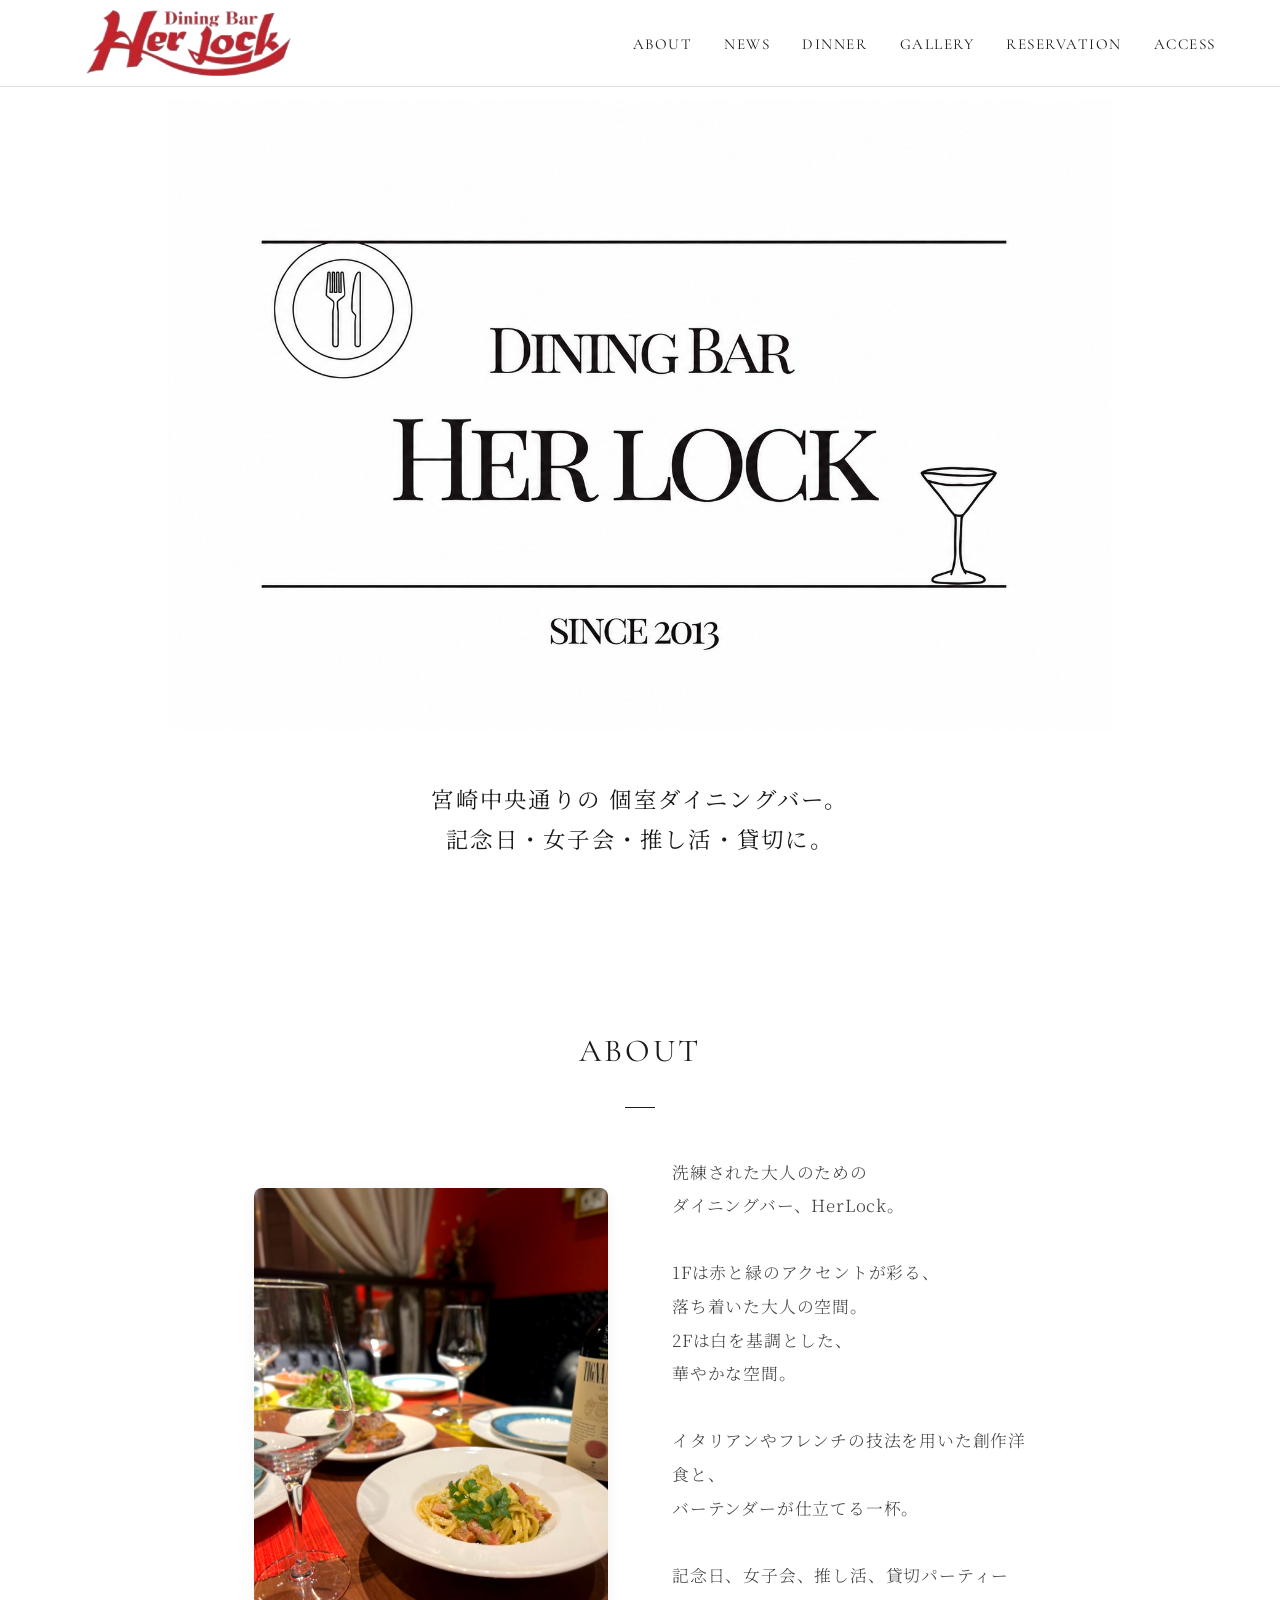
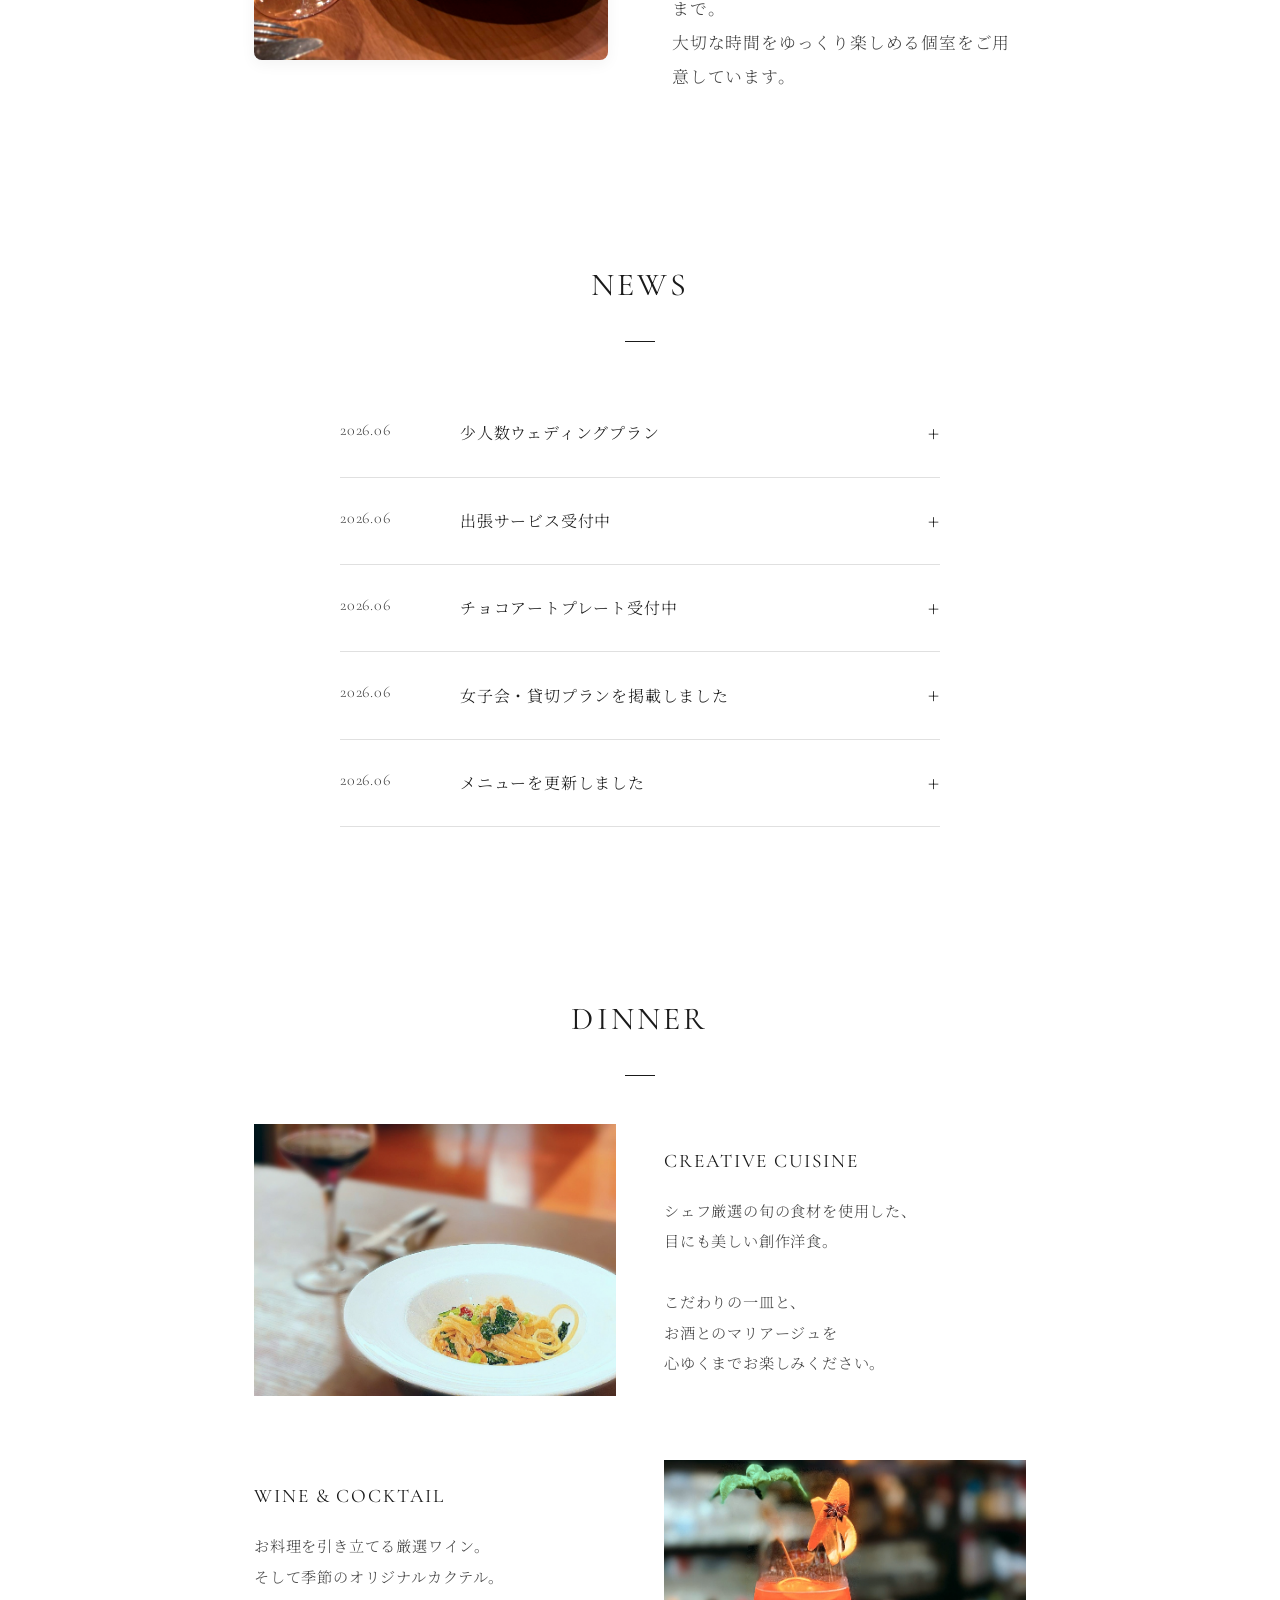
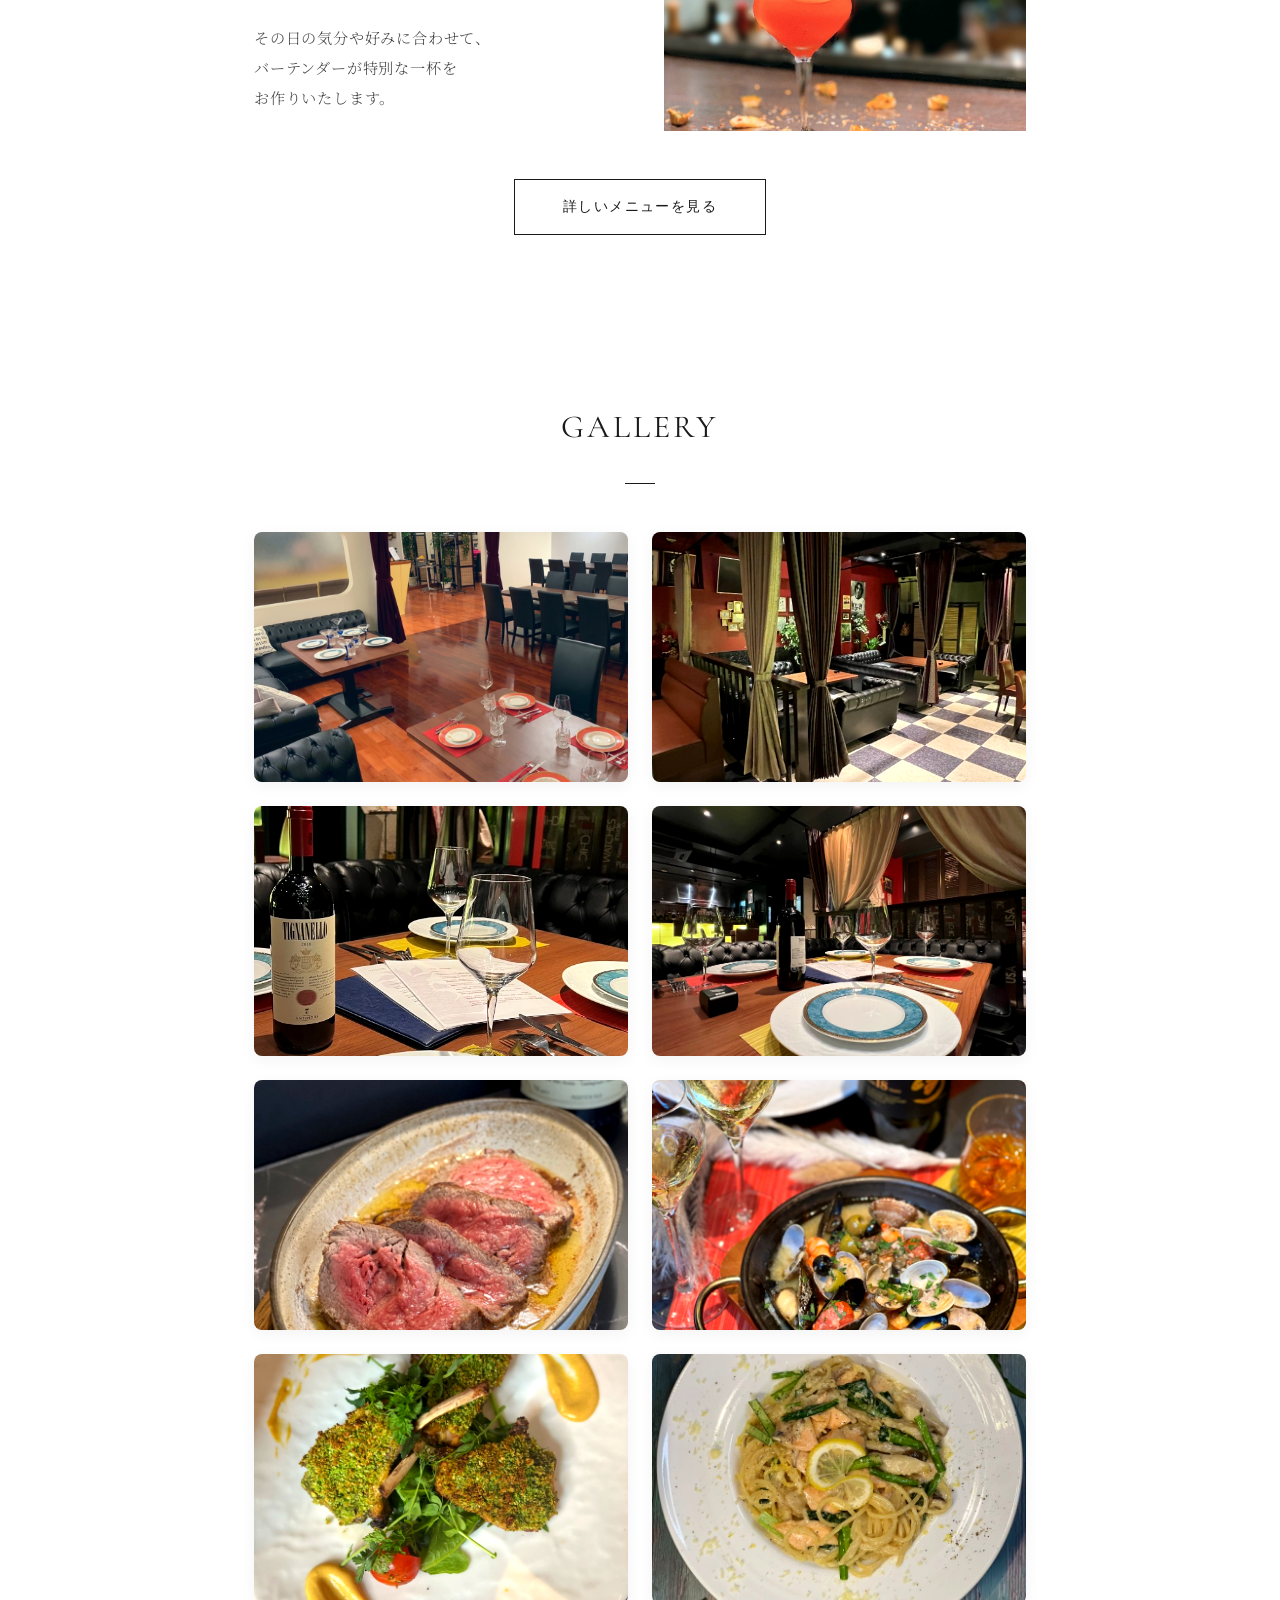
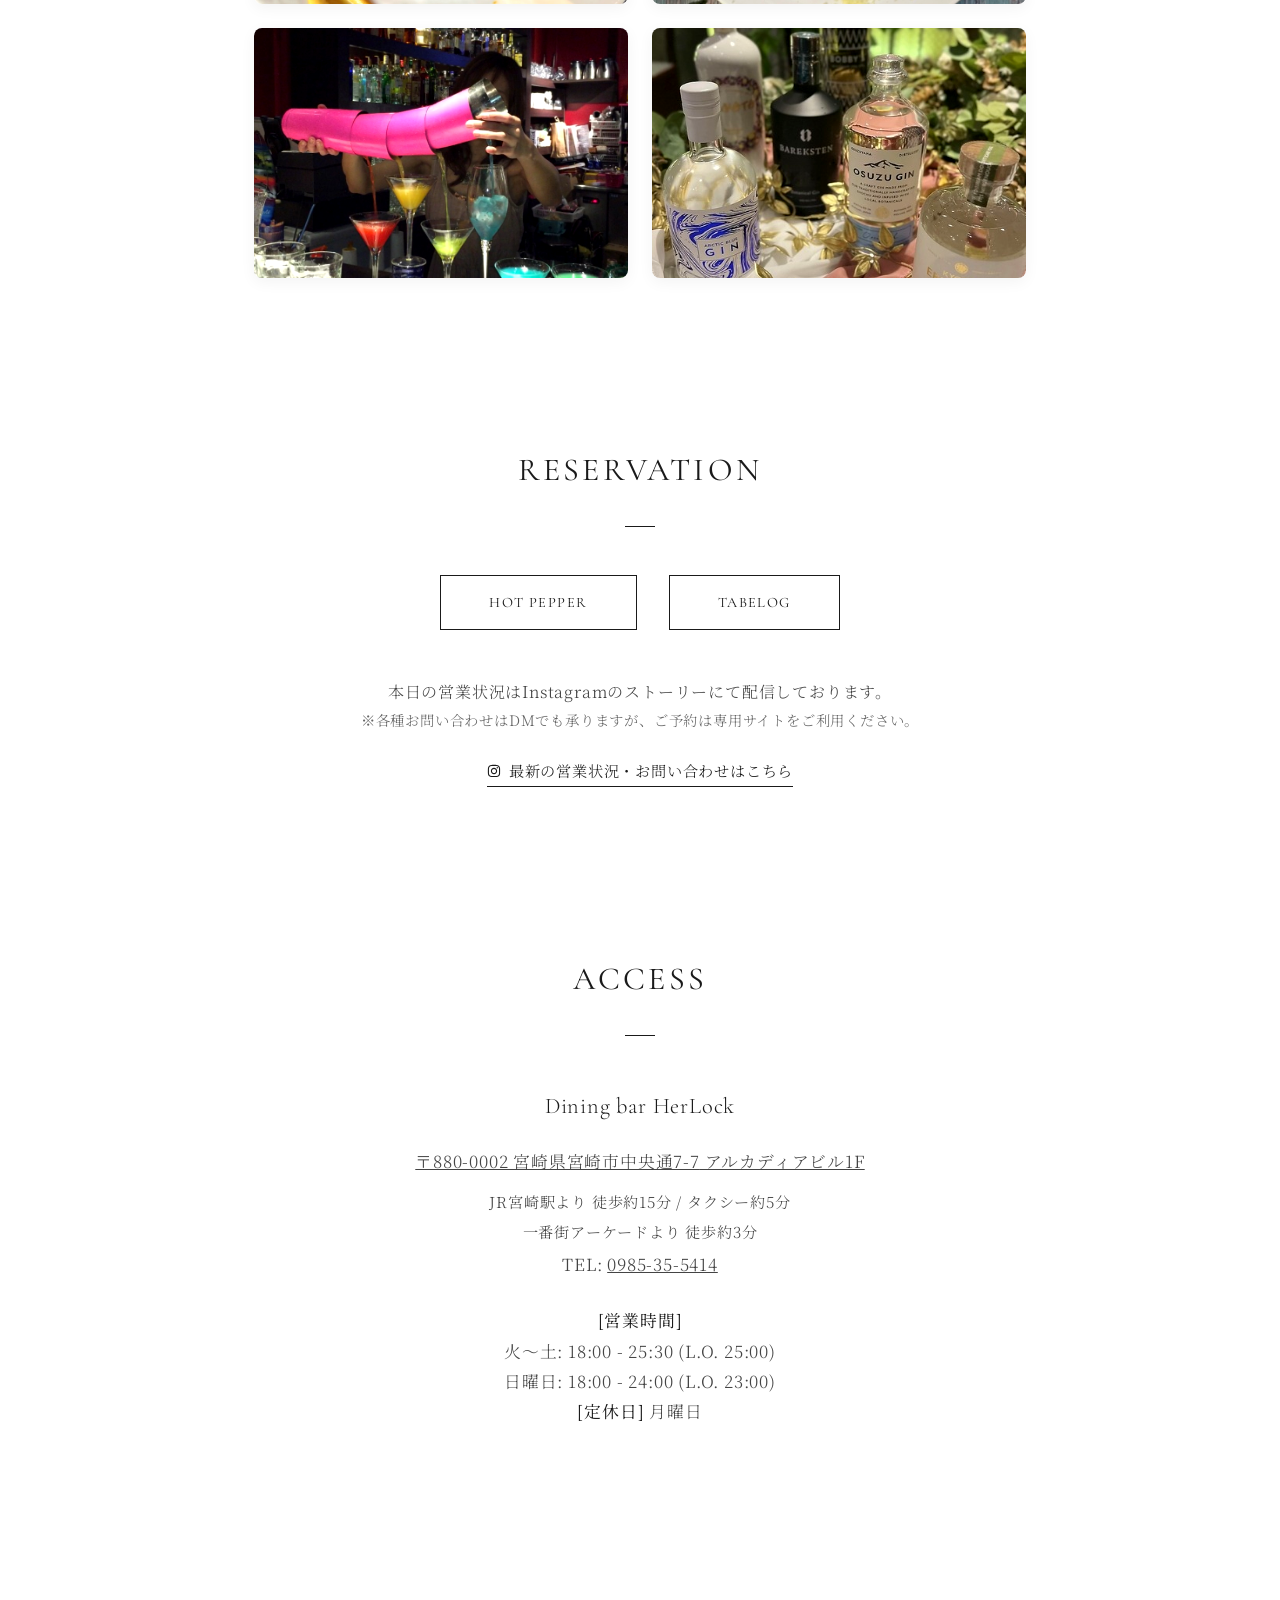
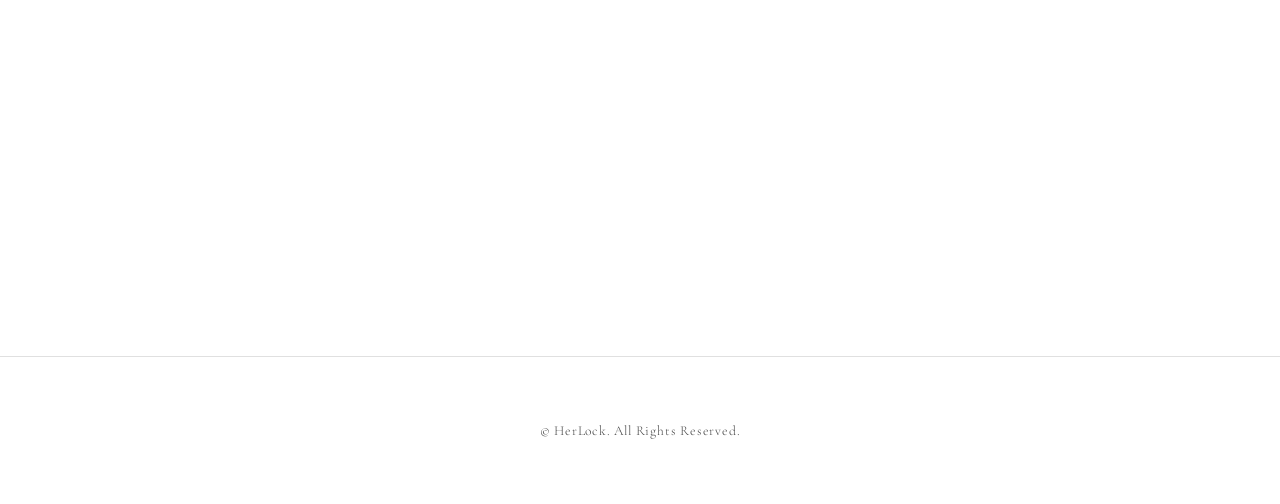
==== index.html @ a35e4025 "Add wedding plan page" ====
<!DOCTYPE html>
<html lang="ja">
<head>
    <meta charset="UTF-8">
    <meta name="viewport" content="width=device-width, initial-scale=1.0">
    <title>Dining bar HerLock | 宮崎市の個室ダイニングバー</title>
    <meta name="description" content="宮崎市中央通の個室ダイニング。こだわりの創作洋食と厳選ワインをお楽しみいただけます。女子会や記念日に。">
    
    <!-- OGP (SNSシェア用の設定) -->
    <meta property="og:type" content="website">
    <meta property="og:url" content="https://diningbar-herlock.com/">
    <meta property="og:title" content="Dining bar HerLock | 宮崎市の個室ダイニングバー">
    <meta property="og:description" content="宮崎市中央通の個室ダイニング。こだわりの創作洋食と厳選ワインをお楽しみいただけます。">
    <meta property="og:image" content="https://diningbar-herlock.com/images/hero_herlock_logo.png">
    <meta property="og:site_name" content="Dining bar HerLock">
    <meta name="twitter:card" content="summary_large_image">
    
    <!-- Favicon -->
    <link rel="icon" href="images/logo.png" type="image/png">
    <link rel="preconnect" href="https://fonts.googleapis.com">
    <link rel="preconnect" href="https://fonts.gstatic.com" crossorigin>
    <!-- 細身で洗練されたフォント（明朝体とセリフ体） -->
    <link href="https://fonts.googleapis.com/css2?family=Cormorant+Garamond:wght@300;400;600&family=Noto+Serif+JP:wght@200;300;400&family=Inter:wght@300;400&display=swap" rel="stylesheet">
    <link rel="stylesheet" href="style.css?v=20260617-1">
    <!-- JSON-LD 構造化データ (ローカルSEO対策) -->
    <script type="application/ld+json">
    {
      "@context": "https://schema.org",
      "@type": "BarOrPub",
      "name": "Dining bar HerLock",
      "image": "https://diningbar-herlock.com/images/hero_herlock_logo.png",
      "@id": "https://diningbar-herlock.com/",
      "url": "https://diningbar-herlock.com/",
      "telephone": "+81-985-35-5414",
      "address": {
        "@type": "PostalAddress",
        "streetAddress": "中央通7-7 アルカディアビル1F",
        "addressLocality": "宮崎市",
        "addressRegion": "宮崎県",
        "postalCode": "880-0002",
        "addressCountry": "JP"
      },
      "geo": {
        "@type": "GeoCoordinates",
        "latitude": 31.916053,
        "longitude": 131.421689
      },
      "openingHoursSpecification": [
        {
          "@type": "OpeningHoursSpecification",
          "dayOfWeek": [
            "Tuesday",
            "Wednesday",
            "Thursday",
            "Friday",
            "Saturday"
          ],
          "opens": "18:00",
          "closes": "01:30"
        },
        {
          "@type": "OpeningHoursSpecification",
          "dayOfWeek": "Sunday",
          "opens": "18:00",
          "closes": "24:00"
        }
      ],
      "sameAs": [
        "https://www.instagram.com/herlock_diningbar/",
        "https://www.hotpepper.jp/strJ001041666/",
        "https://tabelog.com/miyazaki/A4501/A450101/45006787/"
      ]
    }
    </script>
</head>
<body>
    <header class="header" id="header">
        <div class="header-inner">
            <h1 class="logo"><a href="index.html" style="display: block; width: 100%; height: 100%;"><img src="images/header_logo.png?v=20260615-2" alt="Dining Bar HerLock"></a></h1>
            <!-- Hamburger Button -->
            <button class="hamburger" id="hamburger" aria-label="Menu">
                <span></span>
                <span></span>
                <span></span>
            </button>
            <nav class="nav" id="nav">
                <ul class="nav-list">
                    <li><a href="#about">ABOUT</a></li>
                    <li><a href="#news">NEWS</a></li>
                    <li><a href="#dinner">DINNER</a></li>
                    <li><a href="#gallery">GALLERY</a></li>
                    <li><a href="#reservation">RESERVATION</a></li>
                    <li><a href="#access">ACCESS</a></li>
                </ul>
            </nav>
        </div>
    </header>

    <main>
        <!-- Hero -->
        <section class="hero fade-in">
            <div class="hero-image">
                <img src="images/hero_herlock_logo.png?v=20260613-3" alt="Dining bar HerLock ロゴ" fetchpriority="high" width="1536" height="1024" style="object-fit: contain; object-position: center; background-color: #ffffff;">
            </div>
            <div class="hero-copy fade-in-up">
                <p>
                    <span class="phrase">宮崎中央通りの</span><br class="sp-br">
                    <span class="phrase">個室ダイニングバー。</span><br>
                    記念日・女子会・推し活・貸切に。
                </p>
            </div>
        </section>

        <!-- About -->
        <section class="section about" id="about">
            <div class="container fade-in-up">
                <h2 class="section-title">ABOUT</h2>
                <div class="about-wrapper">
                    <div class="about-image">
                        <img src="images/about.jpg" alt="Dining bar HerLock 店内・料理の雰囲気" style="filter: contrast(1.1) saturate(1.1) brightness(1.05); object-fit: cover; object-position: center;" loading="lazy" width="600" height="400">
                    </div>
                    <div class="about-content">
                        <p>
                            洗練された大人のための<br>
                            ダイニングバー、HerLock。<br><br>
                            1Fは赤と緑のアクセントが彩る、<br>
                            落ち着いた大人の空間。<br>
                            2Fは白を基調とした、<br>
                            華やかな空間。<br><br>
                            イタリアンやフレンチの技法を用いた創作洋食と、<br>
                            バーテンダーが仕立てる一杯。<br><br>
                            記念日、女子会、推し活、貸切パーティーまで。<br>
                            大切な時間をゆっくり楽しめる個室をご用意しています。
                        </p>
                    </div>
                </div>
            </div>
        </section>

        <!-- News -->
        <section class="section news" id="news">
            <div class="container fade-in-up">
                <h2 class="section-title">NEWS</h2>
                <ul class="news-list">
                    <li>
                        <span class="news-date">2026.06</span>
                        <details class="news-accordion">
                            <summary>
                                <span>少人数ウェディングプラン</span>
                                <span class="toggle-icon">+</span>
                            </summary>
                            <div class="news-content">
                                <p>会食付きフォトウェディングや、会費制のレストランウェディングをご相談いただけます。</p>
                                <p><a href="wedding.html" class="text-link">ウェディングプランを見る</a></p>
                            </div>
                        </details>
                    </li>
                    <li>
                        <span class="news-date">2026.06</span>
                        <details class="news-accordion">
                            <summary>
                                <span>出張サービス受付中</span>
                                <span class="toggle-icon">+</span>
                            </summary>
                            <div class="news-content">
                                <p>出張ショーやカクテル提供に<br>対応しています。<br>企業イベントや二次会など、<br>お気軽にご相談ください。</p>
                                <p><a href="flair.html" class="text-link">出張サービスを見る</a></p>
                            </div>
                        </details>
                    </li>
                    <li>
                        <span class="news-date">2026.06</span>
                        <details class="news-accordion">
                            <summary>
                                <span>チョコアートプレート受付中</span>
                                <span class="toggle-icon">+</span>
                            </summary>
                            <div class="news-content">
                                <p>お誕生日や記念日向けに、イラストやメッセージ入りの特製チョコアートプレートをご用意しています。詳しい料金やご予約条件は専用ページをご確認ください。</p>
                                <p><a href="anniversary.html" class="text-link">チョコアートプレートを見る</a></p>
                            </div>
                        </details>
                    </li>
                    <li>
                        <span class="news-date">2026.06</span>
                        <details class="news-accordion">
                            <summary>
                                <span>女子会・貸切プランを掲載しました</span>
                                <span class="toggle-icon">+</span>
                            </summary>
                            <div class="news-content">
                                <p>完全個室や半個室、貸切利用など、シーンに合わせたプランをご案内しています。女子会、歓送迎会、結婚式二次会、推し活にも対応可能です。</p>
                                <p><a href="party.html" class="text-link">個室・貸切プランを見る</a></p>
                            </div>
                        </details>
                    </li>
                    <li>
                        <span class="news-date">2026.06</span>
                        <details class="news-accordion">
                            <summary>
                                <span>メニューを更新しました</span>
                                <span class="toggle-icon">+</span>
                            </summary>
                            <div class="news-content">
                                <p>創作洋食のコース、単品飲み放題、アラカルトメニューの写真を掲載しています。ご予算に合わせたプランの相談も承ります。</p>
                                <p><a href="menu.html" class="text-link">メニューを見る</a></p>
                            </div>
                        </details>
                    </li>
                </ul>
            </div>
        </section>

        <!-- Dinner -->
        <section class="section dinner" id="dinner">
            <div class="container fade-in-up">
                <h2 class="section-title">DINNER</h2>
                <div class="menu-list">
                    <div class="menu-item">
                        <div class="menu-image">
                            <img src="images/food5.jpg" alt="Creative Cuisine" style="object-position: bottom;">
                        </div>
                        <div class="menu-text">
                            <h3>CREATIVE CUISINE</h3>
                            <p>シェフ厳選の旬の食材を使用した、<br>
                            目にも美しい創作洋食。<br><br>
                            こだわりの一皿と、<br>
                            お酒とのマリアージュを<br>
                            心ゆくまでお楽しみください。</p>
                        </div>
                    </div>
                    <div class="menu-item">
                        <div class="menu-image">
                            <img src="images/food2.jpg" alt="Wine & Cocktail">
                        </div>
                        <div class="menu-text">
                            <h3>WINE & COCKTAIL</h3>
                            <p>お料理を引き立てる厳選ワイン。<br>
                            そして季節のオリジナルカクテル。<br><br>
                            その日の気分や好みに合わせて、<br>
                            バーテンダーが特別な一杯を<br>
                            お作りいたします。</p>
                        </div>
                    </div>
                </div>
                <div class="text-center" style="margin-top: 3rem;">
                    <a href="menu.html" class="btn btn-line" style="padding: 1rem 3rem;">詳しいメニューを見る</a>
                </div>
            </div>
        </section>

        <!-- Gallery -->
        <section class="section gallery" id="gallery">
            <div class="container fade-in-up">
                <h2 class="section-title">GALLERY</h2>
                <div class="gallery-grid">
                    <img src="images/hero_bg.png" alt="Interior">
                    <img src="images/gallery_semi_private.jpg" alt="Semi Private Room" style="filter: contrast(1.1) saturate(1.1); object-position: center;">
                    <img src="images/gallery_new1.jpg" alt="Interior Details" style="filter: contrast(1.1) saturate(1.1); object-position: center;">
                    <img src="images/gallery_new2.jpg" alt="Drinks" style="filter: contrast(1.1) saturate(1.1); object-position: center;">
                    <img src="images/steak_new.jpg" alt="Beef Steak" style="filter: contrast(1.1) saturate(1.1); object-position: center;">
                    <img src="images/gallery_seafood.jpg" alt="Seafood Paella & Yamazaki" style="filter: contrast(1.15) saturate(1.2) brightness(1.05); object-position: center;">
                    <img src="images/gallery_lamb.jpg" alt="Lamb Chops" style="filter: contrast(1.15) saturate(1.2) brightness(1.05); object-position: center;">
                    <img src="images/gallery_pasta.jpg" alt="Lemon Salmon Pasta" style="filter: contrast(1.1) saturate(1.1); object-position: center;">
                    <img src="images/gallery_cocktail_pour.jpg" alt="Bartender Pouring Cocktails" style="filter: contrast(1.1) saturate(1.1); object-position: center;">
                    <img src="images/gin_bottles.jpg" alt="Craft Gin Bottles" style="filter: contrast(1.1) saturate(1.1); object-position: center;">
                </div>
            </div>
        </section>

        <!-- Reservation -->
        <section class="section reservation" id="reservation">
            <div class="container fade-in-up text-center">
                <h2 class="section-title">RESERVATION</h2>
                <div class="reservation-buttons">
                    <a href="https://www.hotpepper.jp/strJ001041666/" target="_blank" rel="noopener" class="btn btn-line">HOT PEPPER</a>
                    <a href="https://tabelog.com/miyazaki/A4501/A450101/45006787/" target="_blank" rel="noopener" class="btn btn-line">TABELOG</a>
                </div>
                <div class="reservation-info">
                    <p>本日の営業状況はInstagramの<br class="sp-br">ストーリーにて配信しております。</p>
                    <p class="reservation-notice">※各種お問い合わせはDMでも承りますが、<br class="sp-br">ご予約は専用サイトをご利用ください。</p>
                    <a href="https://www.instagram.com/herlock_diningbar/" target="_blank" rel="noopener" class="instagram-link">
                        <svg viewBox="0 0 448 512" xmlns="http://www.w3.org/2000/svg"><path d="M224.1 141c-63.6 0-114.9 51.3-114.9 114.9s51.3 114.9 114.9 114.9S339 319.5 339 255.9 287.7 141 224.1 141zm0 189.6c-41.1 0-74.7-33.5-74.7-74.7s33.5-74.7 74.7-74.7 74.7 33.5 74.7 74.7-33.6 74.7-74.7 74.7zm146.4-194.3c0 14.9-12 26.8-26.8 26.8-14.9 0-26.8-12-26.8-26.8s12-26.8 26.8-26.8 26.8 12 26.8 26.8zm76.1 27.2c-1.7-35.9-9.9-67.7-36.2-93.9-26.2-26.2-58-34.4-93.9-36.2-37-2.1-147.9-2.1-184.9 0-35.8 1.7-67.6 9.9-93.9 36.1s-34.4 58-36.2 93.9c-2.1 37-2.1 147.9 0 184.9 1.7 35.9 9.9 67.7 36.2 93.9s58 34.4 93.9 36.2c37 2.1 147.9 2.1 184.9 0 35.9-1.7 67.7-9.9 93.9-36.2 26.2-26.2 34.4-58 36.2-93.9 2.1-37 2.1-147.8 0-184.8zM398.8 388c-7.8 19.6-22.9 34.7-42.6 42.6-29.5 11.7-99.5 9-132.1 9s-102.7 2.6-132.1-9c-19.6-7.8-34.7-22.9-42.6-42.6-11.7-29.5-9-99.5-9-132.1s-2.6-102.7 9-132.1c7.8-19.6 22.9-34.7 42.6-42.6 29.5-11.7 99.5-9 132.1-9s102.7-2.6 132.1 9c19.6 7.8 34.7 22.9 42.6 42.6 11.7 29.5 9 99.5 9 132.1s2.7 102.7-9 132.1z"/></svg>
                        最新の営業状況・お問い合わせはこちら
                    </a>
                </div>
            </div>
        </section>

        <!-- Access -->
        <section class="section access" id="access">
            <div class="container fade-in-up text-center">
                <h2 class="section-title">ACCESS</h2>
                <div class="access-info">
                    <p class="shop-name">Dining bar HerLock</p>
                    <p>
                        <a href="https://www.google.com/maps/search/?api=1&query=Dining+bar+HerLock+宮崎" target="_blank" rel="noopener" style="text-decoration: underline; color: inherit;">
                            〒880-0002 宮崎県宮崎市中央通7-7<br class="sp-br"> アルカディアビル1F
                        </a>
                    </p>
                    <p style="font-size: 0.95rem; margin-top: 0.5rem;">
                        JR宮崎駅より 徒歩約15分 / タクシー約5分<br>
                        一番街アーケードより 徒歩約3分
                    </p>
                    <p>TEL: <a href="tel:0985355414" style="text-decoration: underline; color: inherit;">0985-35-5414</a></p>
                    <div class="business-hours">
                        <p><strong>[営業時間]</strong></p>
                        <p>火〜土: 18:00 - 25:30 (L.O. 25:00)</p>
                        <p>日曜日: 18:00 - 24:00 (L.O. 23:00)</p>
                        <p><strong>[定休日]</strong> 月曜日</p>
                    </div>
                </div>
                <div class="access-map">
                    <iframe src="https://maps.google.com/maps?q=Dining%20bar%20HerLock%20%E5%AE%AE%E5%B4%8E%E7%9C%8C%E5%AE%AE%E5%B4%8E%E5%B8%82%E4%B8%AD%E5%A4%AE%E9%80%9A7-7&t=&z=17&ie=UTF8&iwloc=&output=embed" width="100%" height="400" style="border:0;" allowfullscreen="" loading="lazy" referrerpolicy="no-referrer-when-downgrade"></iframe>
                </div>
            </div>
        </section>
    </main>

    <footer class="footer">
        <div class="container text-center">
            <p class="copyright">&copy; HerLock. All Rights Reserved.</p>
        </div>
    </footer>

    <!-- Floating Reserve Bar (Mobile) -->
    <nav class="reserve-bar" aria-label="ご予約">
        <a class="rb-btn rb-hp" href="https://www.hotpepper.jp/strJ001041666/" target="_blank" rel="noopener">
            <span class="rb-sub">ネット予約</span>
            <span class="rb-main">Hot Pepper</span>
        </a>
        <a class="rb-btn rb-tb" href="https://tabelog.com/miyazaki/A4501/A450101/45006787/" target="_blank" rel="noopener">
            <span class="rb-sub">ネット予約</span>
            <span class="rb-main">食べログ</span>
        </a>
        <a class="rb-btn rb-tel" href="tel:0985355414">
            <span class="rb-sub">TEL</span>
            <span class="rb-main">0985-35-5414</span>
        </a>
        <a class="rb-btn rb-map" href="https://www.google.com/maps/search/?api=1&query=Dining+bar+HerLock+宮崎" target="_blank" rel="noopener">
            <span class="rb-sub">MAP</span>
            <span class="rb-main">行き方</span>
        </a>
    </nav>

    <script src="main.js?v=20260613-2"></script>
    
    <!-- Cloudflare Web Analytics -->
    <script defer src='https://static.cloudflareinsights.com/beacon.min.js' data-cf-beacon='{"token": "c963efadf1e84c2fb55f9dd080224002"}'></script>
    <!-- End Cloudflare Web Analytics -->
</body>
</html>
---- style.css ----
:root {
    --color-bg: #ffffff;
    --color-text: #1a1a1a;
    --color-text-light: #444444; /* 視認性向上のため少し濃いグレーに */
    --color-border: #e0e0e0;
    
    --font-en: 'Cormorant Garamond', 'Inter', serif;
    --font-ja: 'Noto Serif JP', serif;
}

* {
    margin: 0;
    padding: 0;
    box-sizing: border-box;
}

body {
    font-family: var(--font-ja);
    background-color: var(--color-bg);
    color: var(--color-text);
    line-height: 2;
    letter-spacing: 0.05em;
    font-weight: 300;
    line-break: strict;
    word-break: normal;
    overflow-wrap: break-word;
}

h1, h2, h3, h4, .nav-list a, .btn {
    font-family: var(--font-en);
    font-weight: 400;
    letter-spacing: 0.1em;
}

p, li {
    text-wrap: pretty;
}

h1, h2, h3, h4,
.section-title,
.nav-list a,
.news-date,
.news-accordion summary span,
.text-link,
.btn,
.btn-line,
.shop-name,
.rb-sub,
.rb-main {
    word-break: keep-all;
    overflow-wrap: normal;
}

.phrase {
    display: inline-block;
    white-space: nowrap;
}

a {
    text-decoration: none;
    color: inherit;
    transition: color 0.3s ease, opacity 0.3s ease;
}

a:hover {
    opacity: 0.6;
}

img {
    max-width: 100%;
    height: auto;
    display: block;
}

.container {
    max-width: 900px; /* 余白を大きくとるため少し狭めに */
    margin: 0 auto;
    padding: 0 5%;
}

.text-center {
    text-align: center;
}

/* Header */
.header {
    position: fixed;
    top: 0;
    left: 0;
    width: 100%;
    background-color: rgba(255, 255, 255, 0.95);
    z-index: 100;
    border-bottom: 1px solid var(--color-border);
}

.header-inner {
    display: flex;
    justify-content: space-between;
    align-items: center;
    padding: 0.5rem 5%;
}

.logo {
    display: block;
    position: relative;
    width: 250px; /* 横長のロゴデザインに合わせて横幅を広くとる */
    height: 70px; 
    overflow: hidden;
    line-height: 0;
}

.logo img {
    position: absolute;
    top: 50%;
    left: 50%;
    transform: translate(-50%, -50%);
    width: auto;
    height: 100%;
    max-width: 100%;
}

.nav-list {
    display: flex;
    list-style: none;
    gap: 2rem;
}

.nav-list a {
    font-size: 0.95rem;
    color: var(--color-text);
}

/* Hero */
.hero {
    padding-top: 100px; /* ヘッダーの高さ分下げる */
    margin-bottom: 80px;
}

.hero-image {
    max-width: 1200px;
    margin: 0 auto;
    padding: 0 5%;
}

.hero-image img {
    width: 100%;
    height: 70vh;
    object-fit: cover;
}

.hero-copy {
    text-align: center;
    padding: 3rem 5% 0;
    color: var(--color-text);
}

.hero-copy p {
    font-family: var(--font-ja);
    font-size: 1.4rem;
    line-height: 1.8;
    letter-spacing: 0.1em;
    font-weight: 400;
    margin: 0;
}

/* Sections */
.section {
    padding: 80px 0;
}

.section-title {
    font-size: 2rem;
    text-align: center;
    margin-bottom: 3rem;
    position: relative;
    text-wrap: balance;
}

.section-title::after {
    content: '';
    display: block;
    width: 30px;
    height: 1px;
    background-color: var(--color-text);
    margin: 1.5rem auto 0;
}

/* About */
.about-wrapper {
    display: flex;
    gap: 4rem;
    align-items: center;
}

.about-image {
    flex: 1;
}

.about-image img {
    width: 100%;
    border-radius: 8px;
    box-shadow: 0 4px 15px rgba(0, 0, 0, 0.05);
    object-fit: cover;
}

.about-content {
    flex: 1;
    text-align: left;
    font-size: 1.05rem;
    color: var(--color-text-light);
}

/* News */
.news-list {
    list-style: none;
    max-width: 600px;
    margin: 0 auto;
}

.news-list li {
    display: flex;
    border-bottom: 1px solid var(--color-border);
    padding: 1.5rem 0;
    font-size: 1rem;
}

.news-date {
    width: 120px;
    font-family: var(--font-en);
    color: var(--color-text-light);
}

/* News Accordion */
.news-accordion {
    flex: 1;
}

.news-accordion summary {
    cursor: pointer;
    list-style: none;
    display: flex;
    justify-content: space-between;
    align-items: center;
    gap: 1rem;
    transition: opacity 0.3s ease;
}

.news-accordion summary:hover {
    opacity: 0.6;
}

.news-accordion summary::-webkit-details-marker {
    display: none;
}

.toggle-icon {
    font-size: 1.2rem;
    font-weight: 300;
    transition: transform 0.3s ease;
}

.news-accordion[open] .toggle-icon {
    transform: rotate(45deg);
}

.news-content {
    margin-top: 1rem;
    padding: 1rem;
    background-color: rgba(0, 0, 0, 0.02);
    border-radius: 4px;
    font-size: 0.95rem;
    color: var(--color-text-light);
    line-height: 1.8;
}

.text-link {
    display: inline-block;
    margin-top: 0.5rem;
    color: var(--color-text);
    border-bottom: 1px solid currentColor;
    line-height: 1.5;
}

/* Dinner */
.menu-list {
    display: flex;
    flex-direction: column;
    gap: 4rem;
}

.menu-item {
    display: flex;
    gap: 3rem;
    align-items: center;
}

.menu-item:nth-child(even) {
    flex-direction: row-reverse;
}

.menu-image {
    flex: 1;
}

.menu-image img {
    width: 100%;
    aspect-ratio: 4/3;
    object-fit: cover;
}

.menu-text {
    flex: 1;
    text-align: left;
}

.menu-text h3 {
    font-size: 1.2rem;
    margin-bottom: 1rem;
}

.menu-text p {
    font-size: 0.95rem;
    color: var(--color-text-light);
}

/* Gallery */
.gallery-grid {
    display: grid;
    grid-template-columns: repeat(auto-fit, minmax(250px, 1fr));
    gap: 1.5rem;
}

.gallery-grid img {
    width: 100%;
    height: 250px;
    object-fit: cover;
    border-radius: 8px;
    box-shadow: 0 4px 15px rgba(0, 0, 0, 0.05);
    transition: transform 0.4s ease, box-shadow 0.4s ease;
    cursor: zoom-in;
}

.gallery-grid img:hover {
    transform: translateY(-5px);
    box-shadow: 0 8px 25px rgba(0, 0, 0, 0.1);
}

/* Wedding Page */
.wedding-hero {
    position: relative;
    padding-top: 86px;
    margin-bottom: 80px;
    overflow: hidden;
}

.wedding-hero__image {
    position: relative;
    height: min(72vh, 720px);
    min-height: 480px;
}

.wedding-hero__image::after {
    content: '';
    position: absolute;
    inset: 0;
    background: linear-gradient(90deg, rgba(0, 0, 0, 0.58), rgba(0, 0, 0, 0.18) 58%, rgba(0, 0, 0, 0.08));
}

.wedding-hero__image img {
    width: 100%;
    height: 100%;
    object-fit: cover;
    object-position: center 45%;
}

.wedding-hero__copy {
    position: absolute;
    left: 50%;
    bottom: clamp(2.5rem, 8vw, 5.5rem);
    transform: translateX(-50%);
    width: 100%;
    color: #ffffff;
    text-align: left;
    text-shadow: 0 2px 18px rgba(0, 0, 0, 0.35);
}

.wedding-hero__copy.fade-in-up {
    transform: translate(-50%, 20px);
}

.wedding-hero__copy.fade-in-up.visible {
    transform: translate(-50%, 0);
}

.wedding-kicker {
    font-family: var(--font-en);
    font-size: 1rem;
    letter-spacing: 0.18em;
    margin-bottom: 0.75rem;
}

.wedding-hero__copy h2 {
    font-family: var(--font-ja);
    font-size: clamp(1.9rem, 4vw, 3.1rem);
    line-height: 1.45;
    letter-spacing: 0.08em;
    margin-bottom: 1rem;
}

.wedding-hero__copy p {
    max-width: 720px;
    font-size: 1.05rem;
    line-height: 2;
}

.wedding-lead {
    max-width: 720px;
    margin: 0 auto 3rem;
    text-align: center;
    color: var(--color-text-light);
    font-size: 1rem;
}

.wedding-plan-grid {
    display: grid;
    grid-template-columns: repeat(2, minmax(0, 1fr));
    gap: 1.5rem;
    align-items: start;
    margin-bottom: 3rem;
}

.wedding-plan {
    border: 1px solid var(--color-border);
    border-radius: 8px;
    padding: 2rem;
    background: rgba(0, 0, 0, 0.015);
}

.wedding-plan--accent {
    border-color: rgba(212, 175, 55, 0.45);
    background: rgba(212, 175, 55, 0.05);
}

.wedding-plan__label {
    display: inline-block;
    margin-bottom: 0.8rem;
    padding: 0.15rem 0.65rem;
    border: 1px solid currentColor;
    border-radius: 999px;
    color: var(--color-text-light);
    font-size: 0.8rem;
    line-height: 1.6;
}

.wedding-plan h3 {
    font-family: var(--font-ja);
    font-size: 1.22rem;
    line-height: 1.7;
    letter-spacing: 0.04em;
    margin-bottom: 0.75rem;
}

.wedding-plan__sub,
.wedding-plan__note {
    color: var(--color-text-light);
    font-size: 0.9rem;
}

.wedding-plan__price {
    margin: 0.8rem 0 1.4rem;
    color: #C0392B;
    font-size: 1.8rem;
    line-height: 1.5;
    font-weight: 400;
}

.wedding-plan__price span {
    font-size: 0.95rem;
}

.wedding-plan__block {
    margin-top: 1.5rem;
    padding-top: 1.2rem;
    border-top: 1px dashed var(--color-border);
}

.wedding-plan__block h4,
.wedding-common h4 {
    font-family: var(--font-ja);
    font-size: 0.98rem;
    letter-spacing: 0.04em;
    margin-bottom: 0.7rem;
}

.wedding-plan__block ul {
    list-style: none;
    padding-left: 0;
    color: var(--color-text-light);
    font-size: 0.9rem;
    line-height: 1.9;
}

.wedding-plan__block li {
    position: relative;
    padding-left: 1rem;
}

.wedding-plan__block li::before {
    content: '・';
    position: absolute;
    left: 0;
}

.wedding-common {
    margin: 0 auto 4rem;
    padding: 2rem 0;
    border-top: 1px solid var(--color-border);
    border-bottom: 1px solid var(--color-border);
}

.wedding-common > h3 {
    font-family: var(--font-ja);
    font-size: 1.25rem;
    text-align: center;
    margin-bottom: 1.6rem;
}

.wedding-common__grid {
    display: grid;
    grid-template-columns: repeat(3, minmax(0, 1fr));
    gap: 1.5rem;
}

.wedding-common__grid p {
    color: var(--color-text-light);
    font-size: 0.9rem;
    line-height: 1.9;
}

.wedding-gallery-section {
    margin-bottom: 3rem;
}

.wedding-gallery img {
    height: 290px;
}

.wedding-note-box {
    max-width: 720px;
    margin: 0 auto 2rem;
    padding: 1.2rem 1.4rem;
    border: 1px solid rgba(192, 57, 43, 0.18);
    border-radius: 8px;
    background: rgba(192, 57, 43, 0.04);
    color: var(--color-text-light);
    text-align: center;
    font-size: 0.9rem;
}

.wedding-link-box {
    margin: 0 0 2rem;
    padding: 1.4rem;
    border: 1px solid rgba(212, 175, 55, 0.28);
    border-radius: 8px;
    background: rgba(212, 175, 55, 0.05);
    text-align: center;
    font-size: 0.9rem;
    color: var(--color-text-light);
}

.wedding-link-box strong {
    color: var(--color-text);
    font-weight: 400;
}

.wedding-actions {
    display: flex;
    justify-content: center;
    gap: 1rem;
    flex-wrap: wrap;
}

.lightbox-open {
    overflow: hidden;
}

.gallery-lightbox {
    position: fixed;
    inset: 0;
    z-index: 2000;
    display: flex;
    align-items: center;
    justify-content: center;
    padding: 4rem 5%;
    background: rgba(20, 18, 18, 0.9);
    opacity: 0;
    visibility: hidden;
    transition: opacity 0.25s ease, visibility 0.25s ease;
}

.gallery-lightbox.is-open {
    opacity: 1;
    visibility: visible;
}

.gallery-lightbox__figure {
    max-width: min(100%, 1100px);
    margin: 0;
    text-align: center;
}

.gallery-lightbox__image {
    display: block;
    width: auto;
    max-width: 100%;
    max-height: 78vh;
    margin: 0 auto;
    border-radius: 8px;
    box-shadow: 0 18px 50px rgba(0, 0, 0, 0.35);
    object-fit: contain;
}

.gallery-lightbox__close,
.gallery-lightbox__nav {
    position: absolute;
    border: 1px solid rgba(255, 255, 255, 0.35);
    background: rgba(255, 255, 255, 0.08);
    color: #ffffff;
    cursor: pointer;
    transition: background-color 0.2s ease, transform 0.2s ease;
}

.gallery-lightbox__close:hover,
.gallery-lightbox__nav:hover {
    background: rgba(255, 255, 255, 0.18);
}

.gallery-lightbox__close {
    top: 1.25rem;
    right: 1.25rem;
    width: 44px;
    height: 44px;
    border-radius: 50%;
    font-size: 1.8rem;
    line-height: 1;
}

.gallery-lightbox__nav {
    top: 50%;
    width: 48px;
    height: 64px;
    transform: translateY(-50%);
    border-radius: 4px;
    font-size: 2rem;
    line-height: 1;
}

.gallery-lightbox__nav:active {
    transform: translateY(-50%) scale(0.96);
}

.gallery-lightbox__nav--prev {
    left: 1.25rem;
}

.gallery-lightbox__nav--next {
    right: 1.25rem;
}

/* Reservation */
.reservation-text {
    margin-bottom: 2rem;
    font-size: 1rem;
    color: var(--color-text-light);
}

.reservation-buttons {
    display: flex;
    justify-content: center;
    gap: 2rem;
    margin-bottom: 3rem;
}

.reservation-info {
    font-size: 1rem;
    color: var(--color-text-light);
    line-height: 1.8;
}

.reservation-notice {
    font-size: 0.9rem;
    color: #666; /* コントラストを上げるため濃く */
    margin-bottom: 1.5rem;
}

.instagram-link {
    display: inline-flex;
    align-items: center;
    justify-content: center;
    gap: 0.5rem;
    font-size: 0.95rem;
    color: var(--color-text);
    text-decoration: none;
    border-bottom: 1px solid var(--color-text);
    padding-bottom: 2px;
    transition: color 0.3s ease, border-color 0.3s ease;
}

.instagram-link:hover {
    color: var(--color-accent);
    border-color: var(--color-accent);
}

.instagram-link svg {
    width: 14px;
    height: 14px;
    fill: currentColor;
}

.btn-line {
    display: inline-block;
    padding: 1rem 3rem;
    border: 1px solid var(--color-text);
    font-size: 0.9rem;
    line-height: 1.5;
    text-align: center;
    transition: all 0.3s ease;
}

.btn-line:hover {
    background-color: var(--color-text);
    color: var(--color-bg);
}

.btn-girls {
    border-color: #C0392B;
    color: #C0392B;
}

.btn-girls:hover,
.btn-line.btn-girls:hover {
    background-color: #C0392B;
    color: #ffffff;
    border-color: #C0392B;
}

.btn-gold {
    border-color: #d4af37;
    color: #d4af37;
}

.btn-gold:hover,
.btn-line.btn-gold:hover {
    background-color: #d4af37;
    color: #ffffff;
    border-color: #d4af37;
}

/* Access */
.access-info {
    font-size: 1.05rem;
    color: var(--color-text-light);
    margin-bottom: 2.5rem;
}

.shop-name {
    font-family: var(--font-en);
    font-size: 1.4rem;
    color: var(--color-text);
    margin-bottom: 1rem;
}

.business-hours {
    margin-top: 1.5rem;
    line-height: 1.8;
}

.business-hours strong {
    color: var(--color-text);
    font-weight: 400;
}

.access-map iframe {
    border-radius: 8px;
    filter: grayscale(100%) opacity(80%); /* 全体のミニマルなトーンに合わせてモノクロ化 */
    transition: filter 0.3s ease;
}

.access-map iframe:hover {
    filter: grayscale(0%) opacity(100%); /* ホバー時はカラーに戻る */
}

/* Footer */
.footer {
    padding: 60px 0;
    border-top: 1px solid var(--color-border);
}

.footer-social {
    margin-bottom: 2rem;
}

.footer-social a {
    font-family: var(--font-en);
    font-size: 0.9rem;
    letter-spacing: 0.1em;
    border-bottom: 1px solid currentColor;
    padding-bottom: 2px;
}

.copyright {
    font-family: var(--font-en);
    font-size: 0.85rem;
    color: var(--color-text-light);
}

/* Animations */
.fade-in { opacity: 0; transition: opacity 1.5s ease; }
.fade-in.visible { opacity: 1; }

.fade-in-up { opacity: 0; transform: translateY(20px); transition: opacity 1.2s ease, transform 1.2s ease; }
.fade-in-up.visible { opacity: 1; transform: translateY(0); }

/* Hamburger Button */
.hamburger {
    display: none;
    background: none;
    border: none;
    cursor: pointer;
    width: 30px;
    height: 20px;
    position: relative;
    z-index: 200;
}

.hamburger span {
    position: absolute;
    width: 100%;
    height: 1px;
    background-color: var(--color-text);
    transition: all 0.3s ease;
    left: 0;
}

.hamburger span:nth-child(1) { top: 0; }
.hamburger span:nth-child(2) { top: 50%; transform: translateY(-50%); }
.hamburger span:nth-child(3) { bottom: 0; }

.hamburger.active span:nth-child(1) {
    top: 50%;
    transform: translateY(-50%) rotate(45deg);
}
.hamburger.active span:nth-child(2) {
    opacity: 0;
}
.hamburger.active span:nth-child(3) {
    bottom: 50%;
    transform: translateY(50%) rotate(-45deg);
}

/* Floating Reserve Bar (Mobile) */
.reserve-bar {
    position: fixed;
    bottom: 0;
    left: 0;
    right: 0;
    z-index: 1000;
    display: none;
    gap: 6px;
    padding: 8px 8px calc(8px + env(safe-area-inset-bottom));
    background: rgba(26, 26, 26, 0.96);
    backdrop-filter: blur(8px);
    -webkit-backdrop-filter: blur(8px);
    border-top: 1px solid rgba(255, 255, 255, 0.1);
}

.rb-btn {
    flex: 1;
    display: flex;
    flex-direction: column;
    align-items: center;
    justify-content: center;
    padding: 8px 4px;
    text-decoration: none;
    border-radius: 4px;
    text-align: center;
    transition: opacity 0.2s ease, transform 0.2s ease;
}

.rb-btn:active {
    opacity: 0.7;
    transform: scale(0.98);
}

.rb-sub {
    font-size: 0.6rem;
    letter-spacing: 0.05em;
    opacity: 0.9;
    margin-bottom: 2px;
}

.rb-main {
    font-size: 0.75rem;
    font-weight: 500;
    letter-spacing: 0.02em;
}

.rb-hp  { background: #C0392B; color: #ffffff; border: 1px solid #C0392B; }
.rb-tb  { background: #C29B27; color: #ffffff; border: 1px solid #C29B27; }
.rb-tel { background: rgba(255,255,255,0.1); color: #ffffff; border: 1px solid rgba(255,255,255,0.2); }
.rb-map { background: rgba(255,255,255,0.1); color: #ffffff; border: 1px solid rgba(255,255,255,0.2); }

/* Responsive Utilities */
.sp-br { display: none; }
.pc-br { display: block; }

/* Responsive */
@media (max-width: 768px) {
    body {
        padding-bottom: 80px; /* 追従バー用の余白 */
    }
    .reserve-bar {
        display: flex;
    }
    .pc-br { display: none; }
    .sp-br { display: block; }

    .hamburger {
        display: block;
    }
    
    .nav {
        position: fixed;
        top: 0;
        left: 0;
        width: 100%;
        height: 100vh;
        background-color: rgba(255, 255, 255, 0.98);
        display: flex;
        justify-content: center;
        align-items: center;
        opacity: 0;
        visibility: hidden;
        transition: all 0.4s ease;
        z-index: 150;
    }
    
    .nav.active {
        opacity: 1;
        visibility: visible;
    }
    
    .nav-list {
        flex-direction: column;
        gap: 3rem;
        text-align: center;
    }
    
    .nav-list a {
        font-size: 1.2rem;
    }

    .container {
        padding: 0 6%;
    }

    .section-title {
        font-size: 1.75rem;
    }

    .news-list li { flex-direction: column; gap: 0.5rem; }
    .about-wrapper { flex-direction: column; gap: 2rem; }
    .about-content { text-align: center; }
    .menu-item, .menu-item:nth-child(even) { flex-direction: column; }
    .gallery-grid { grid-template-columns: 1fr; }
    .wedding-hero {
        padding-top: 76px;
        margin-bottom: 56px;
    }
    .wedding-hero__image {
        height: 64vh;
        min-height: 520px;
    }
    .wedding-hero__image img {
        object-position: 34% center;
    }
    .wedding-hero__image::after {
        background: linear-gradient(180deg, rgba(255, 255, 255, 0.12), rgba(255, 255, 255, 0.78));
    }
    .wedding-hero__copy {
        bottom: 2rem;
        text-align: center;
        color: var(--color-text);
        text-shadow: 0 1px 14px rgba(255, 255, 255, 0.85);
    }
    .wedding-hero__copy h2 {
        font-size: 1.75rem;
        line-height: 1.55;
    }
    .wedding-hero__copy p {
        font-size: 0.95rem;
        line-height: 1.9;
    }
    .wedding-lead {
        text-align: left;
    }
    .wedding-plan-grid,
    .wedding-common__grid {
        grid-template-columns: 1fr;
    }
    .wedding-plan {
        padding: 1.5rem;
    }
    .wedding-plan h3 {
        font-size: 1.08rem;
    }
    .wedding-plan__price {
        font-size: 1.55rem;
    }
    .wedding-gallery img {
        height: 260px;
    }
    .gallery-lightbox { padding: 3.5rem 1rem 6rem; }
    .gallery-lightbox__image { max-height: 70vh; }
    .gallery-lightbox__close {
        top: 0.75rem;
        right: 0.75rem;
        width: 40px;
        height: 40px;
    }
    .gallery-lightbox__nav {
        top: auto;
        bottom: calc(1rem + env(safe-area-inset-bottom));
        width: 44px;
        height: 44px;
        transform: none;
    }
    .gallery-lightbox__nav:active {
        transform: scale(0.96);
    }
    .gallery-lightbox__nav--prev { left: calc(50% - 54px); }
    .gallery-lightbox__nav--next { right: calc(50% - 54px); }
    .reservation-buttons { flex-direction: column; gap: 1rem; }
    .hero-image img { height: 50vh; }
    .hero-copy p { font-size: 1.2rem; }
    .btn-line {
        width: min(100%, 320px);
        padding: 0.95rem 1.2rem;
    }
}
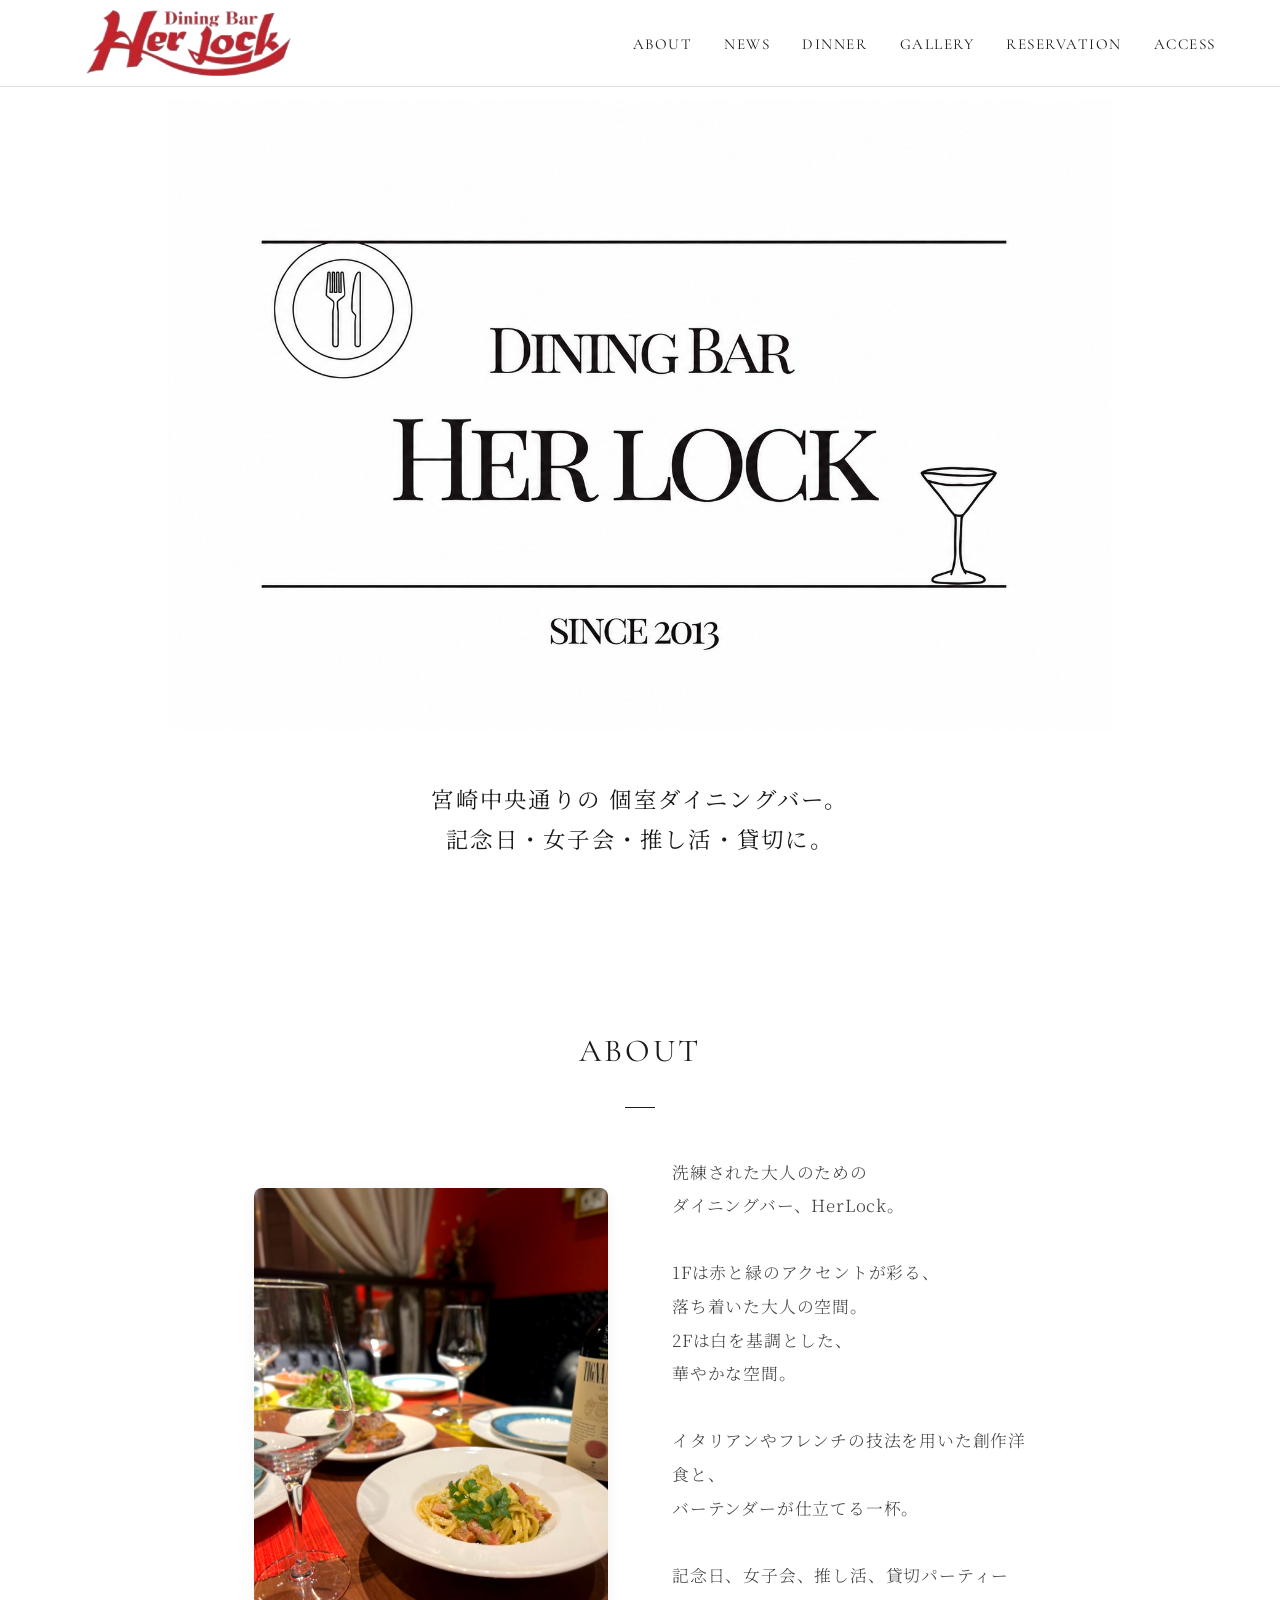
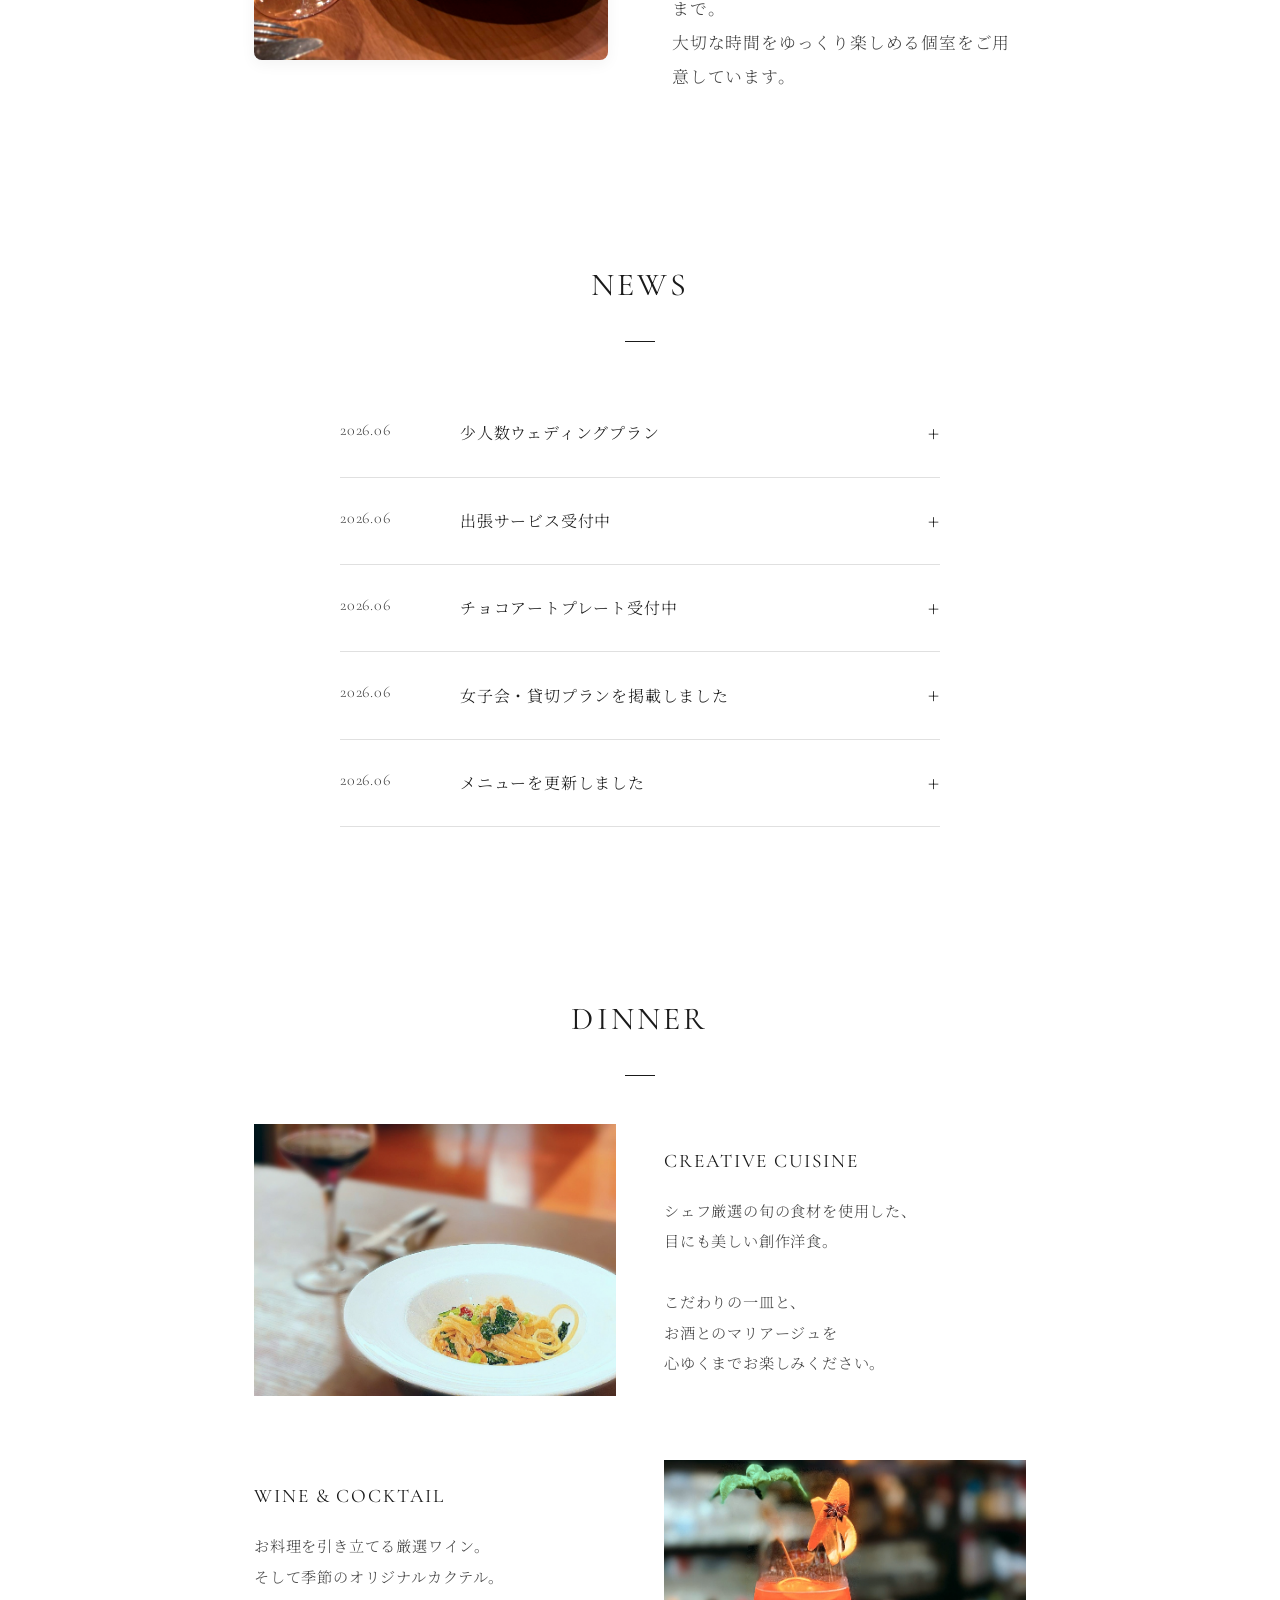
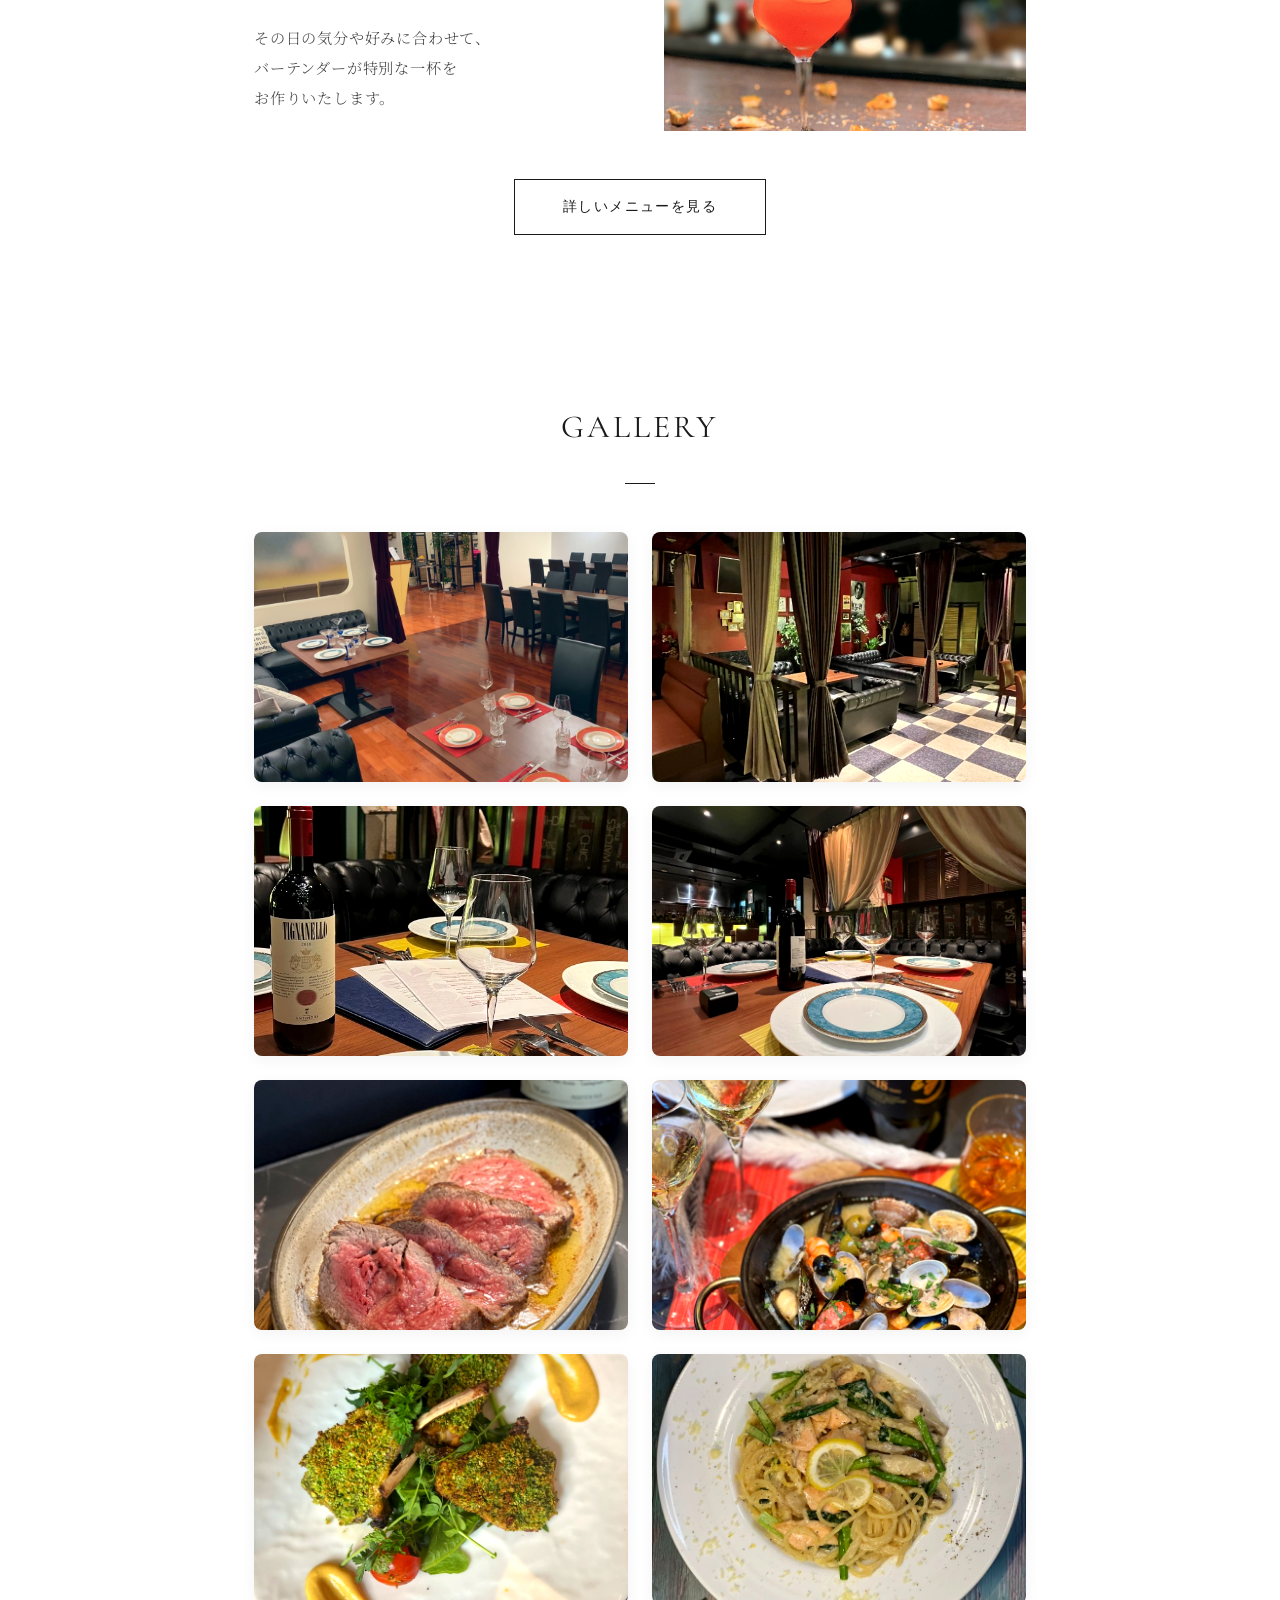
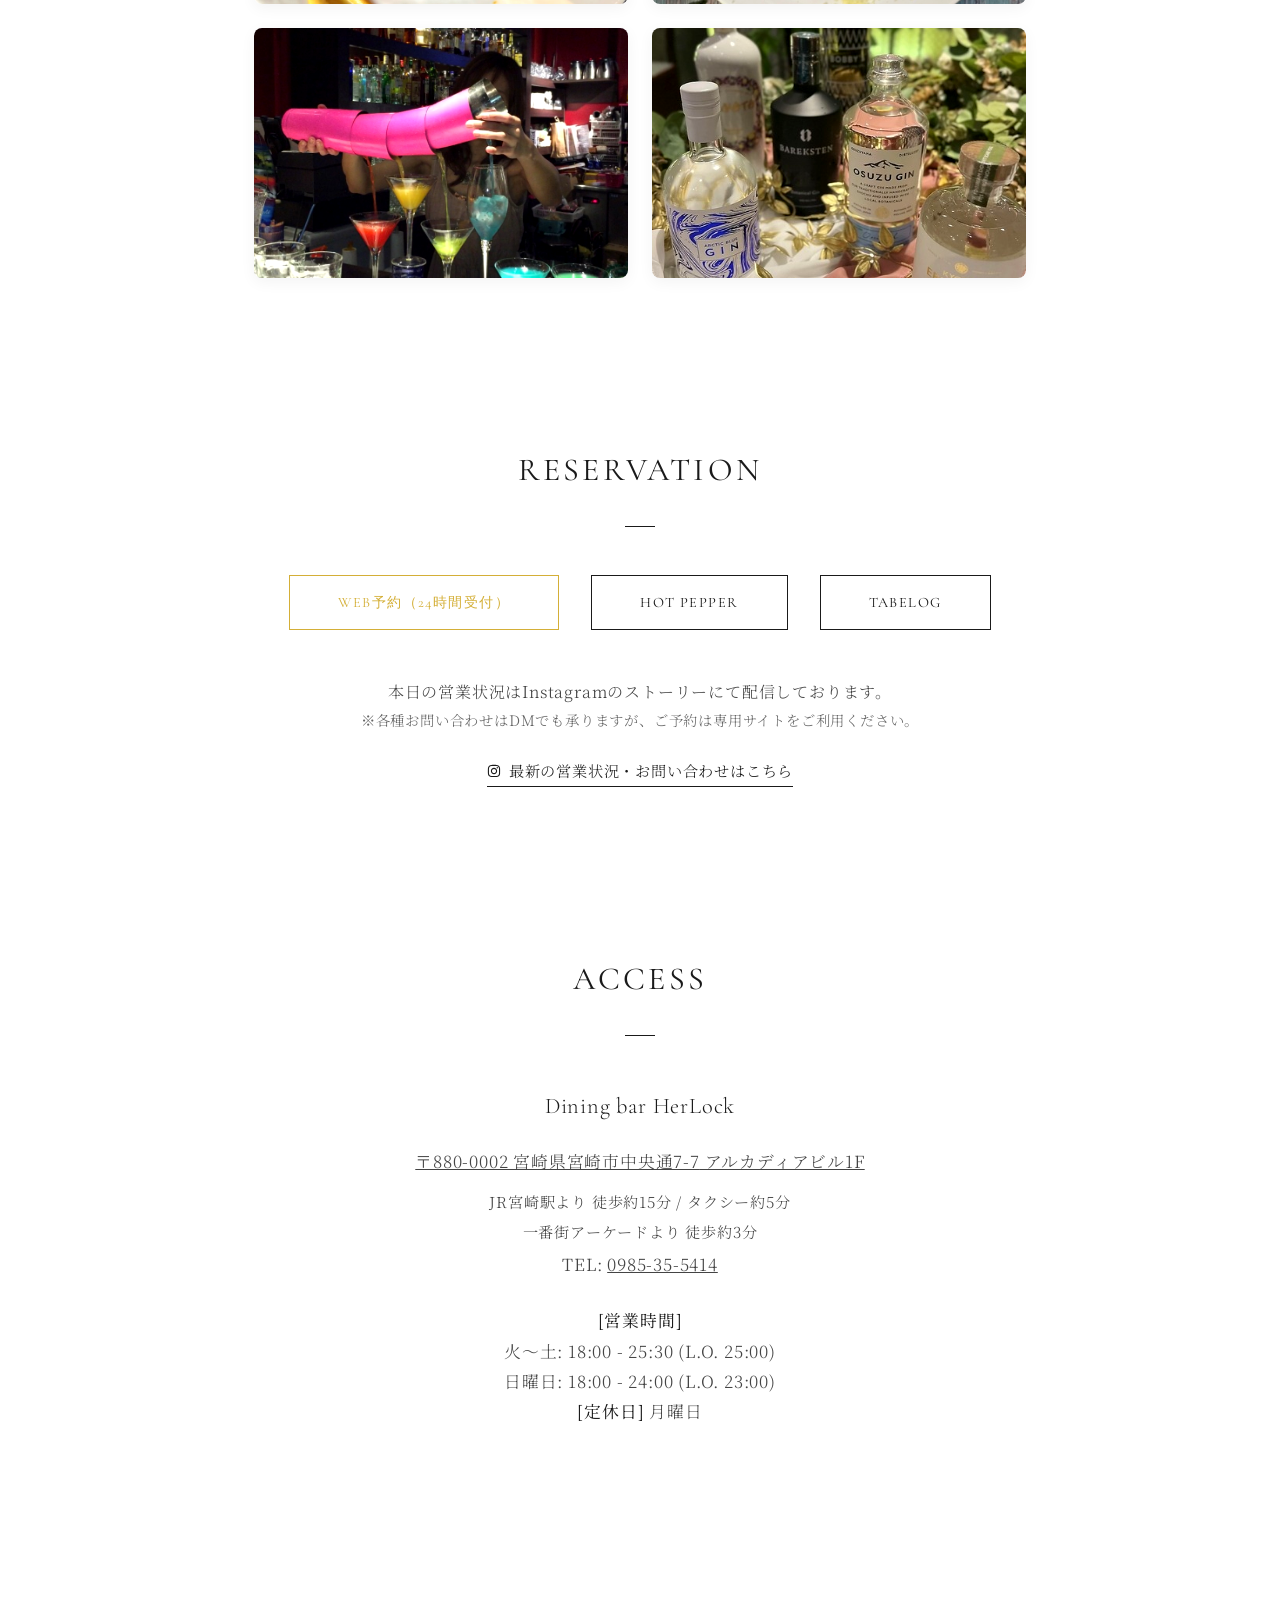
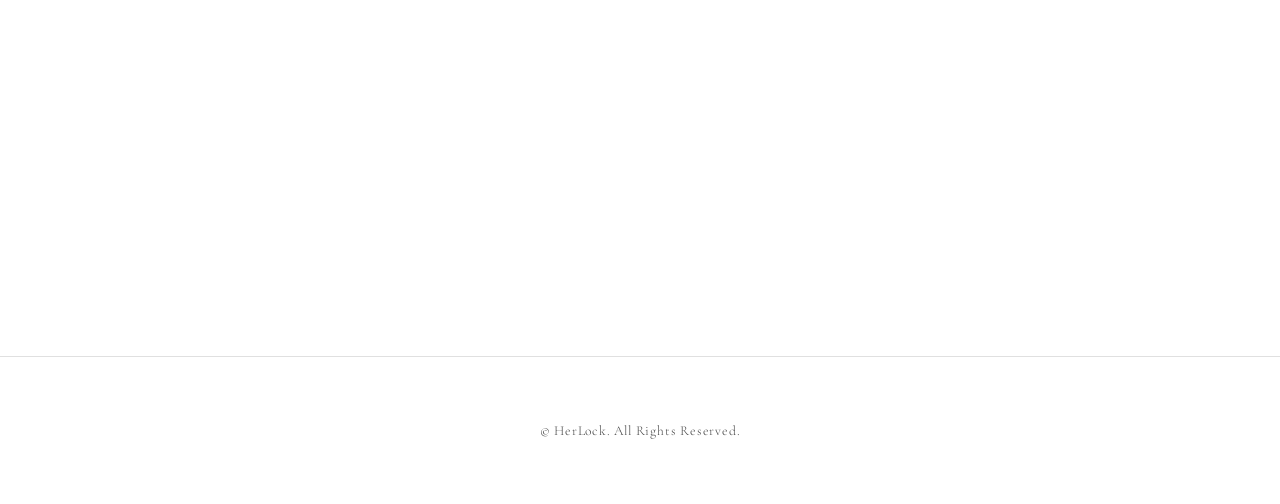
==== commit e51ca085: "Refine reservation UX and add web booking button - Limit group cancellation-fee notice to course res" ====
--- a/index.html
+++ b/index.html
@@ -21,7 +21,7 @@
     <link rel="preconnect" href="https://fonts.gstatic.com" crossorigin>
     <!-- 細身で洗練されたフォント（明朝体とセリフ体） -->
     <link href="https://fonts.googleapis.com/css2?family=Cormorant+Garamond:wght@300;400;600&family=Noto+Serif+JP:wght@200;300;400&family=Inter:wght@300;400&display=swap" rel="stylesheet">
-    <link rel="stylesheet" href="style.css?v=20260617-1">
+    <link rel="stylesheet" href="style.css?v=20260617-4">
     <!-- JSON-LD 構造化データ (ローカルSEO対策) -->
     <script type="application/ld+json">
     {
@@ -273,6 +273,7 @@
             <div class="container fade-in-up text-center">
                 <h2 class="section-title">RESERVATION</h2>
                 <div class="reservation-buttons">
+                    <a href="reserve.html" class="btn btn-line btn-gold">WEB予約（24時間受付）</a>
                     <a href="https://www.hotpepper.jp/strJ001041666/" target="_blank" rel="noopener" class="btn btn-line">HOT PEPPER</a>
                     <a href="https://tabelog.com/miyazaki/A4501/A450101/45006787/" target="_blank" rel="noopener" class="btn btn-line">TABELOG</a>
                 </div>
--- a/style.css
+++ b/style.css
@@ -580,6 +580,528 @@
     flex-wrap: wrap;
 }
 
+/* Party Page */
+.party-hero {
+    position: relative;
+    padding-top: 86px;
+    margin-bottom: 80px;
+    overflow: hidden;
+}
+
+.party-hero__image {
+    position: relative;
+    height: min(70vh, 680px);
+    min-height: 460px;
+}
+
+.party-hero__image::after {
+    content: '';
+    position: absolute;
+    inset: 0;
+    background: linear-gradient(90deg, rgba(0, 0, 0, 0.6), rgba(0, 0, 0, 0.2) 58%, rgba(0, 0, 0, 0.08));
+}
+
+.party-hero__image img {
+    width: 100%;
+    height: 100%;
+    object-fit: cover;
+    object-position: center;
+}
+
+.party-hero__copy {
+    position: absolute;
+    left: 50%;
+    bottom: clamp(2.5rem, 8vw, 5rem);
+    transform: translateX(-50%);
+    width: 100%;
+    color: #ffffff;
+    text-align: left;
+    text-shadow: 0 2px 18px rgba(0, 0, 0, 0.35);
+}
+
+.party-hero__copy.fade-in-up {
+    transform: translate(-50%, 20px);
+}
+
+.party-hero__copy.fade-in-up.visible {
+    transform: translate(-50%, 0);
+}
+
+.party-kicker {
+    font-family: var(--font-en);
+    font-size: 1rem;
+    letter-spacing: 0.18em;
+    margin-bottom: 0.75rem;
+}
+
+.party-hero__copy h2 {
+    font-family: var(--font-ja);
+    font-size: clamp(2rem, 4vw, 3.1rem);
+    line-height: 1.45;
+    letter-spacing: 0.08em;
+    margin-bottom: 1rem;
+}
+
+.party-hero__copy p,
+.party-lead {
+    font-size: 1rem;
+    line-height: 2;
+}
+
+.party-lead {
+    max-width: 720px;
+    margin: 0 auto 3rem;
+    text-align: center;
+    color: var(--color-text-light);
+}
+
+.party-gallery {
+    margin-bottom: 4rem;
+}
+
+.party-gallery img {
+    height: 290px;
+}
+
+.party-section {
+    margin-bottom: 4rem;
+}
+
+.party-section-title {
+    font-family: var(--font-ja);
+    font-size: 1.35rem;
+    text-align: center;
+    margin-bottom: 1.8rem;
+    padding-bottom: 1rem;
+    border-bottom: 1px solid var(--color-border);
+}
+
+.party-card-grid,
+.party-plan-grid {
+    display: grid;
+    grid-template-columns: repeat(2, minmax(0, 1fr));
+    gap: 1.5rem;
+}
+
+.party-card,
+.party-plan {
+    border: 1px solid var(--color-border);
+    border-radius: 8px;
+    padding: 1.7rem;
+    background: rgba(0, 0, 0, 0.015);
+}
+
+.party-card__label,
+.party-plan__label,
+.party-feature__label {
+    display: inline-block;
+    margin-bottom: 0.7rem;
+    padding: 0.12rem 0.65rem;
+    border: 1px solid currentColor;
+    border-radius: 999px;
+    color: var(--color-text-light);
+    font-size: 0.78rem;
+    line-height: 1.6;
+}
+
+.party-card h4,
+.party-plan h4,
+.party-afterparty h4 {
+    font-family: var(--font-ja);
+    font-size: 1.12rem;
+    letter-spacing: 0.04em;
+    margin-bottom: 0.8rem;
+}
+
+.party-card p,
+.party-plan__summary,
+.party-plan__note,
+.party-feature p,
+.party-feature li,
+.party-afterparty li,
+.party-course-list p,
+.party-course-list li {
+    color: var(--color-text-light);
+    font-size: 0.9rem;
+    line-height: 1.9;
+}
+
+.party-plan {
+    display: flex;
+    flex-direction: column;
+    gap: 1rem;
+}
+
+.party-plan--gold {
+    border-color: rgba(212, 175, 55, 0.45);
+    background: rgba(212, 175, 55, 0.05);
+}
+
+.party-plan__price,
+.party-feature__price {
+    color: #C0392B;
+    font-size: 1.7rem;
+    line-height: 1.4;
+    font-weight: 400;
+}
+
+.party-plan__price span {
+    font-size: 0.95rem;
+}
+
+.party-plan__block,
+.party-benefits {
+    padding-top: 1rem;
+    border-top: 1px dashed var(--color-border);
+}
+
+.party-plan__block h5,
+.party-benefits h5,
+.party-course-list h4 {
+    font-family: var(--font-ja);
+    font-size: 0.98rem;
+    letter-spacing: 0.04em;
+    margin-bottom: 0.6rem;
+}
+
+.party-plan__block ul,
+.party-benefits ul,
+.party-feature ul,
+.party-afterparty ul,
+.party-course-list ul {
+    list-style: none;
+    padding-left: 0;
+}
+
+.party-plan__block li,
+.party-benefits li,
+.party-feature li,
+.party-afterparty li,
+.party-course-list li {
+    position: relative;
+    padding-left: 1rem;
+}
+
+.party-plan__block li::before,
+.party-benefits li::before,
+.party-feature li::before,
+.party-afterparty li::before,
+.party-course-list li::before {
+    content: '・';
+    position: absolute;
+    left: 0;
+}
+
+.party-plan .btn-line {
+    align-self: center;
+    margin-top: auto;
+}
+
+.party-course-list {
+    margin-top: 1.5rem;
+    padding: 1.5rem;
+    border: 1px solid var(--color-border);
+    border-radius: 8px;
+    background: rgba(0, 0, 0, 0.015);
+}
+
+.party-course-list ul {
+    display: grid;
+    grid-template-columns: repeat(2, minmax(0, 1fr));
+    gap: 0.4rem 1.5rem;
+    margin-bottom: 1rem;
+}
+
+.party-feature,
+.party-afterparty {
+    display: grid;
+    grid-template-columns: minmax(220px, 0.8fr) minmax(0, 1.2fr);
+    gap: 1.5rem;
+    align-items: start;
+    padding: 1.7rem;
+    border: 1px solid var(--color-border);
+    border-radius: 8px;
+    background: rgba(0, 0, 0, 0.015);
+}
+
+.party-afterparty {
+    grid-template-columns: minmax(0, 1.15fr) minmax(260px, 0.85fr);
+    margin-bottom: 1.5rem;
+}
+
+.party-afterparty__content {
+    display: flex;
+    flex-direction: column;
+    gap: 1rem;
+}
+
+.party-buffet-gallery {
+    grid-template-columns: 1fr;
+    gap: 1rem;
+}
+
+.party-buffet-gallery img {
+    height: 220px;
+}
+
+.party-actions {
+    display: flex;
+    justify-content: center;
+    gap: 1rem;
+    flex-wrap: wrap;
+}
+
+/* Flair Page */
+.flair-hero {
+    position: relative;
+    padding-top: 86px;
+    margin-bottom: 80px;
+    overflow: hidden;
+}
+
+.flair-hero__image {
+    position: relative;
+    height: min(70vh, 680px);
+    min-height: 460px;
+    background: #171414;
+}
+
+.flair-hero__image::after {
+    content: '';
+    position: absolute;
+    inset: 0;
+    background: linear-gradient(90deg, rgba(0, 0, 0, 0.68), rgba(0, 0, 0, 0.24) 58%, rgba(0, 0, 0, 0.12));
+}
+
+.flair-hero__image img {
+    width: 100%;
+    height: 100%;
+    object-fit: cover;
+    object-position: center 42%;
+}
+
+.flair-hero__copy {
+    position: absolute;
+    left: 50%;
+    bottom: clamp(2.5rem, 8vw, 5rem);
+    transform: translateX(-50%);
+    width: 100%;
+    color: #ffffff;
+    text-align: left;
+    text-shadow: 0 2px 18px rgba(0, 0, 0, 0.4);
+}
+
+.flair-hero__copy.fade-in-up {
+    transform: translate(-50%, 20px);
+}
+
+.flair-hero__copy.fade-in-up.visible {
+    transform: translate(-50%, 0);
+}
+
+.flair-kicker {
+    font-family: var(--font-en);
+    font-size: 1rem;
+    letter-spacing: 0.16em;
+    margin-bottom: 0.75rem;
+}
+
+.flair-hero__copy h2 {
+    font-family: var(--font-ja);
+    font-size: clamp(2rem, 4vw, 3rem);
+    line-height: 1.45;
+    letter-spacing: 0.08em;
+    margin-bottom: 1rem;
+}
+
+.flair-hero__copy p,
+.flair-lead {
+    font-size: 1rem;
+    line-height: 2;
+}
+
+.flair-lead {
+    max-width: 720px;
+    margin: 0 auto 3rem;
+    text-align: center;
+    color: var(--color-text-light);
+}
+
+.flair-section {
+    margin-bottom: 4rem;
+}
+
+.flair-section-title {
+    font-family: var(--font-ja);
+    font-size: 1.35rem;
+    text-align: center;
+    margin-bottom: 1.8rem;
+    padding-bottom: 1rem;
+    border-bottom: 1px solid var(--color-border);
+}
+
+.flair-plan-grid {
+    display: grid;
+    grid-template-columns: repeat(3, minmax(0, 1fr));
+    gap: 1.5rem;
+}
+
+.flair-plan {
+    display: flex;
+    flex-direction: column;
+    gap: 1rem;
+    border: 1px solid var(--color-border);
+    border-radius: 8px;
+    padding: 1.7rem;
+    background: rgba(0, 0, 0, 0.015);
+}
+
+.flair-plan--accent {
+    border-color: rgba(212, 175, 55, 0.45);
+    background: rgba(212, 175, 55, 0.05);
+}
+
+.flair-plan__label {
+    align-self: flex-start;
+    padding: 0.12rem 0.65rem;
+    border: 1px solid currentColor;
+    border-radius: 999px;
+    color: var(--color-text-light);
+    font-size: 0.78rem;
+    line-height: 1.6;
+}
+
+.flair-plan h4,
+.flair-scene-grid h4 {
+    font-family: var(--font-ja);
+    font-size: 1.08rem;
+    letter-spacing: 0.04em;
+}
+
+.flair-plan__price {
+    color: #C0392B;
+    font-size: 1.55rem;
+    line-height: 1.4;
+    font-weight: 400;
+}
+
+.flair-plan__price span {
+    display: block;
+    color: var(--color-text-light);
+    font-size: 0.85rem;
+}
+
+.flair-plan p,
+.flair-plan li,
+.flair-scene-grid p,
+.flair-flow p,
+.flair-note,
+.flair-cta p {
+    color: var(--color-text-light);
+    font-size: 0.9rem;
+    line-height: 1.9;
+}
+
+.flair-plan ul {
+    list-style: none;
+    padding-left: 0;
+    margin-top: auto;
+    border-top: 1px dashed var(--color-border);
+    padding-top: 1rem;
+}
+
+.flair-plan li {
+    position: relative;
+    padding-left: 1rem;
+}
+
+.flair-plan li::before {
+    content: '・';
+    position: absolute;
+    left: 0;
+}
+
+.flair-scene-grid {
+    display: grid;
+    grid-template-columns: repeat(3, minmax(0, 1fr));
+    gap: 1.5rem;
+    padding: 2rem 0;
+    border-top: 1px solid var(--color-border);
+    border-bottom: 1px solid var(--color-border);
+}
+
+.flair-flow {
+    display: grid;
+    grid-template-columns: repeat(3, minmax(0, 1fr));
+    gap: 1.5rem;
+    list-style: none;
+    padding-left: 0;
+}
+
+.flair-flow li {
+    display: grid;
+    grid-template-columns: auto 1fr;
+    gap: 0.9rem;
+    align-items: start;
+    border: 1px solid var(--color-border);
+    border-radius: 8px;
+    padding: 1.3rem;
+    background: rgba(0, 0, 0, 0.015);
+}
+
+.flair-flow span {
+    display: inline-flex;
+    align-items: center;
+    justify-content: center;
+    width: 2rem;
+    height: 2rem;
+    border: 1px solid currentColor;
+    border-radius: 50%;
+    font-family: var(--font-en);
+    line-height: 1;
+}
+
+.flair-note {
+    margin-top: 1rem;
+    text-align: center;
+}
+
+.flair-gallery {
+    margin-bottom: 1rem;
+}
+
+.flair-gallery img {
+    height: 290px;
+}
+
+.flair-gallery img:nth-child(2),
+.flair-gallery img:nth-child(6) {
+    object-position: center 28%;
+}
+
+.flair-gallery img:nth-child(4),
+.flair-gallery img:nth-child(5) {
+    object-position: center 44%;
+}
+
+.flair-cta {
+    max-width: 760px;
+    margin: 0 auto;
+    padding: 1.5rem;
+    border: 1px solid rgba(192, 57, 43, 0.18);
+    border-radius: 8px;
+    background: rgba(192, 57, 43, 0.04);
+    text-align: center;
+}
+
+.flair-actions {
+    display: flex;
+    justify-content: center;
+    gap: 1rem;
+    flex-wrap: wrap;
+    margin-top: 1.2rem;
+}
+
 .lightbox-open {
     overflow: hidden;
 }
@@ -866,6 +1388,7 @@
     right: 0;
     z-index: 1000;
     display: none;
+    grid-template-columns: repeat(4, minmax(0, 1fr));
     gap: 6px;
     padding: 8px 8px calc(8px + env(safe-area-inset-bottom));
     background: rgba(26, 26, 26, 0.96);
@@ -875,11 +1398,12 @@
 }
 
 .rb-btn {
-    flex: 1;
     display: flex;
     flex-direction: column;
     align-items: center;
     justify-content: center;
+    min-width: 0;
+    min-height: 64px;
     padding: 8px 4px;
     text-decoration: none;
     border-radius: 4px;
@@ -895,14 +1419,18 @@
 .rb-sub {
     font-size: 0.6rem;
     letter-spacing: 0.05em;
+    line-height: 1.2;
     opacity: 0.9;
-    margin-bottom: 2px;
+    margin-bottom: 6px;
+    white-space: nowrap;
 }
 
 .rb-main {
-    font-size: 0.75rem;
+    font-size: clamp(0.68rem, 2.9vw, 0.78rem);
     font-weight: 500;
     letter-spacing: 0.02em;
+    line-height: 1.25;
+    white-space: nowrap;
 }
 
 .rb-hp  { background: #C0392B; color: #ffffff; border: 1px solid #C0392B; }
@@ -920,7 +1448,7 @@
         padding-bottom: 80px; /* 追従バー用の余白 */
     }
     .reserve-bar {
-        display: flex;
+        display: grid;
     }
     .pc-br { display: none; }
     .sp-br { display: block; }
@@ -1020,6 +1548,106 @@
     .wedding-gallery img {
         height: 260px;
     }
+    .party-hero {
+        padding-top: 76px;
+        margin-bottom: 56px;
+    }
+    .party-hero__image {
+        height: 62vh;
+        min-height: 500px;
+    }
+    .party-hero__image::after {
+        background: linear-gradient(180deg, rgba(0, 0, 0, 0.12), rgba(0, 0, 0, 0.66));
+    }
+    .party-hero__copy {
+        bottom: 2rem;
+        text-align: center;
+    }
+    .party-hero__copy h2 {
+        font-size: 1.8rem;
+        line-height: 1.55;
+    }
+    .party-hero__copy p,
+    .party-lead {
+        font-size: 0.95rem;
+        line-height: 1.9;
+    }
+    .party-lead {
+        text-align: left;
+    }
+    .party-gallery img {
+        height: 260px;
+    }
+    .party-card-grid,
+    .party-plan-grid,
+    .party-course-list ul,
+    .party-feature,
+    .party-afterparty {
+        grid-template-columns: 1fr;
+    }
+    .party-card,
+    .party-plan,
+    .party-feature,
+    .party-afterparty,
+    .party-course-list {
+        padding: 1.4rem;
+    }
+    .party-section-title {
+        font-size: 1.18rem;
+    }
+    .party-plan__price,
+    .party-feature__price {
+        font-size: 1.5rem;
+    }
+    .party-buffet-gallery img {
+        height: 210px;
+    }
+    .flair-hero {
+        padding-top: 76px;
+        margin-bottom: 56px;
+    }
+    .flair-hero__image {
+        height: 62vh;
+        min-height: 500px;
+    }
+    .flair-hero__image::after {
+        background: linear-gradient(180deg, rgba(0, 0, 0, 0.16), rgba(0, 0, 0, 0.7));
+    }
+    .flair-hero__copy {
+        bottom: 2rem;
+        text-align: center;
+    }
+    .flair-hero__copy h2 {
+        font-size: 1.75rem;
+        line-height: 1.55;
+    }
+    .flair-hero__copy p,
+    .flair-lead {
+        font-size: 0.95rem;
+        line-height: 1.9;
+    }
+    .flair-lead {
+        text-align: left;
+    }
+    .flair-plan-grid,
+    .flair-scene-grid,
+    .flair-flow {
+        grid-template-columns: 1fr;
+    }
+    .flair-plan,
+    .flair-flow li,
+    .flair-cta {
+        padding: 1.4rem;
+    }
+    .flair-section-title {
+        font-size: 1.18rem;
+    }
+    .flair-plan__price {
+        font-size: 1.45rem;
+    }
+    .flair-gallery img {
+        height: 260px;
+    }
     .gallery-lightbox { padding: 3.5rem 1rem 6rem; }
     .gallery-lightbox__image { max-height: 70vh; }
     .gallery-lightbox__close {
@@ -1040,7 +1668,7 @@
     }
     .gallery-lightbox__nav--prev { left: calc(50% - 54px); }
     .gallery-lightbox__nav--next { right: calc(50% - 54px); }
-    .reservation-buttons { flex-direction: column; gap: 1rem; }
+    .reservation-buttons { flex-direction: column; gap: 1rem; align-items: center; }
     .hero-image img { height: 50vh; }
     .hero-copy p { font-size: 1.2rem; }
     .btn-line {
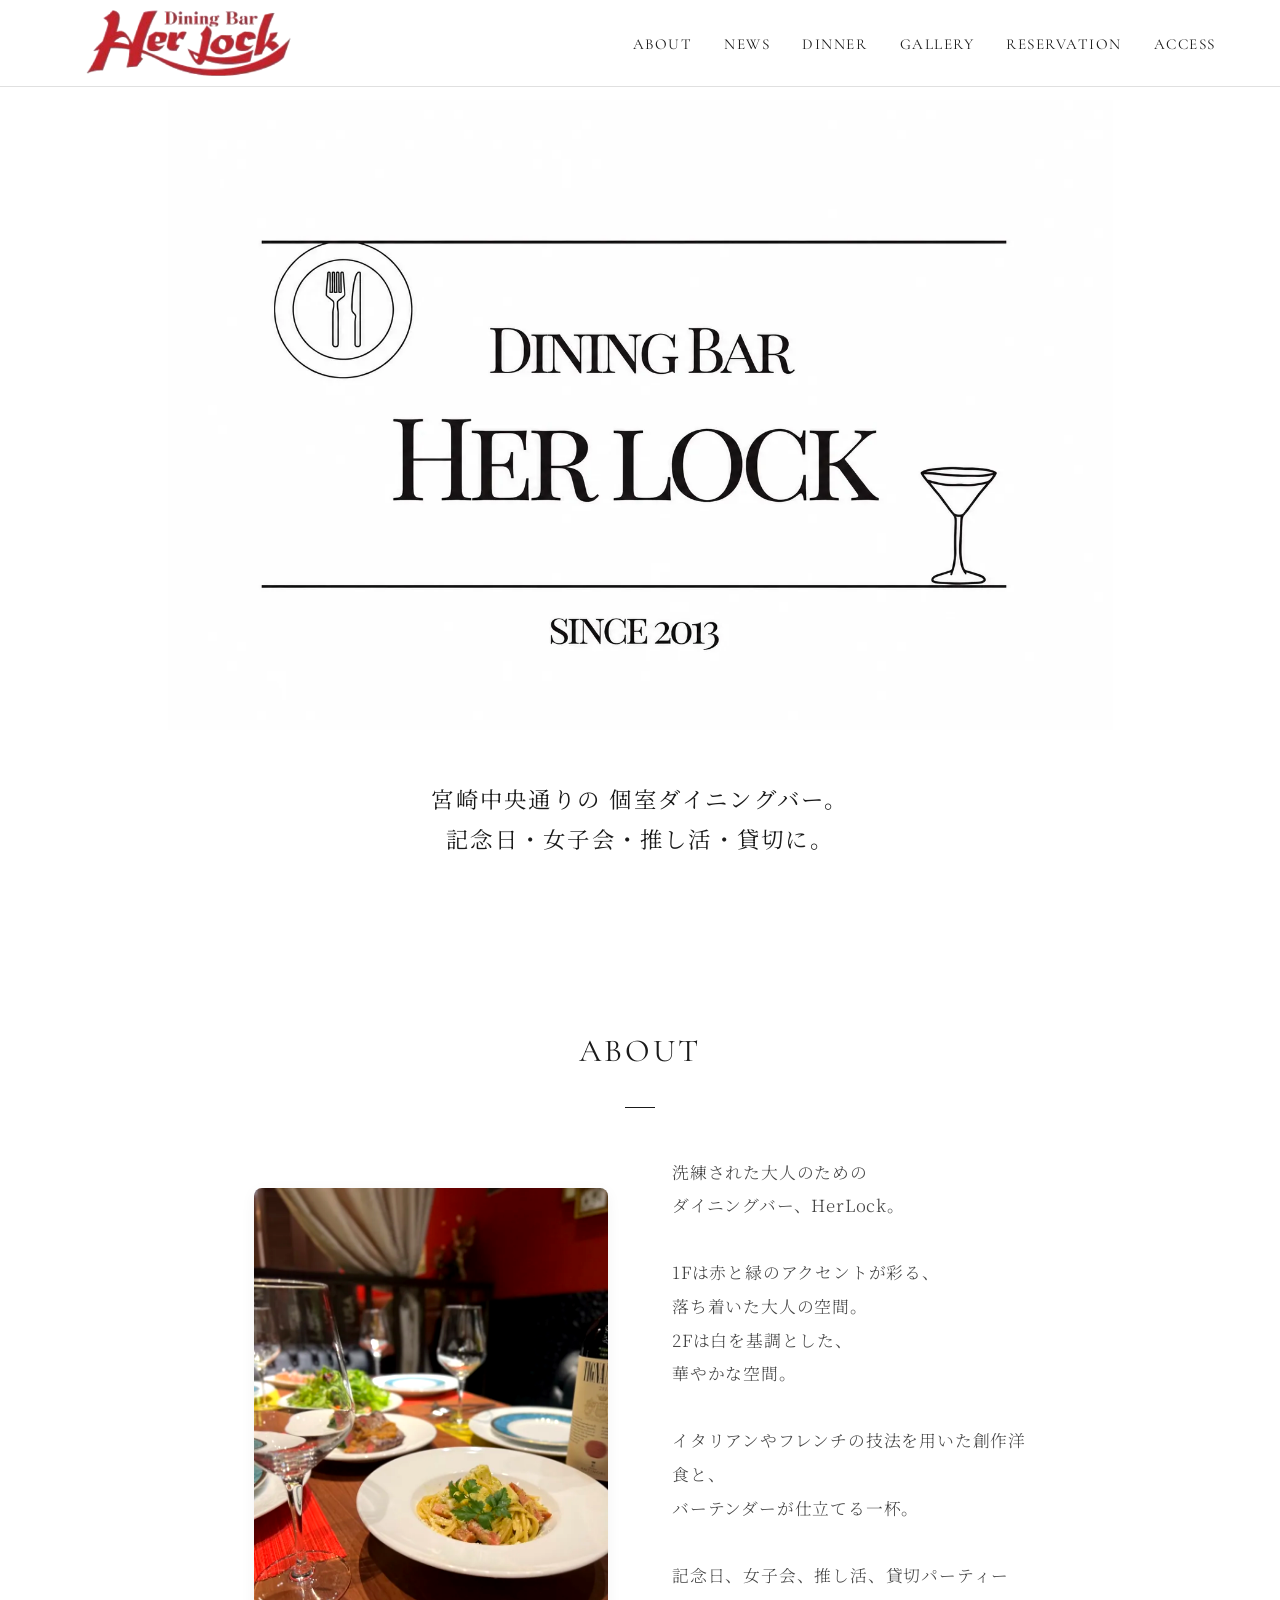
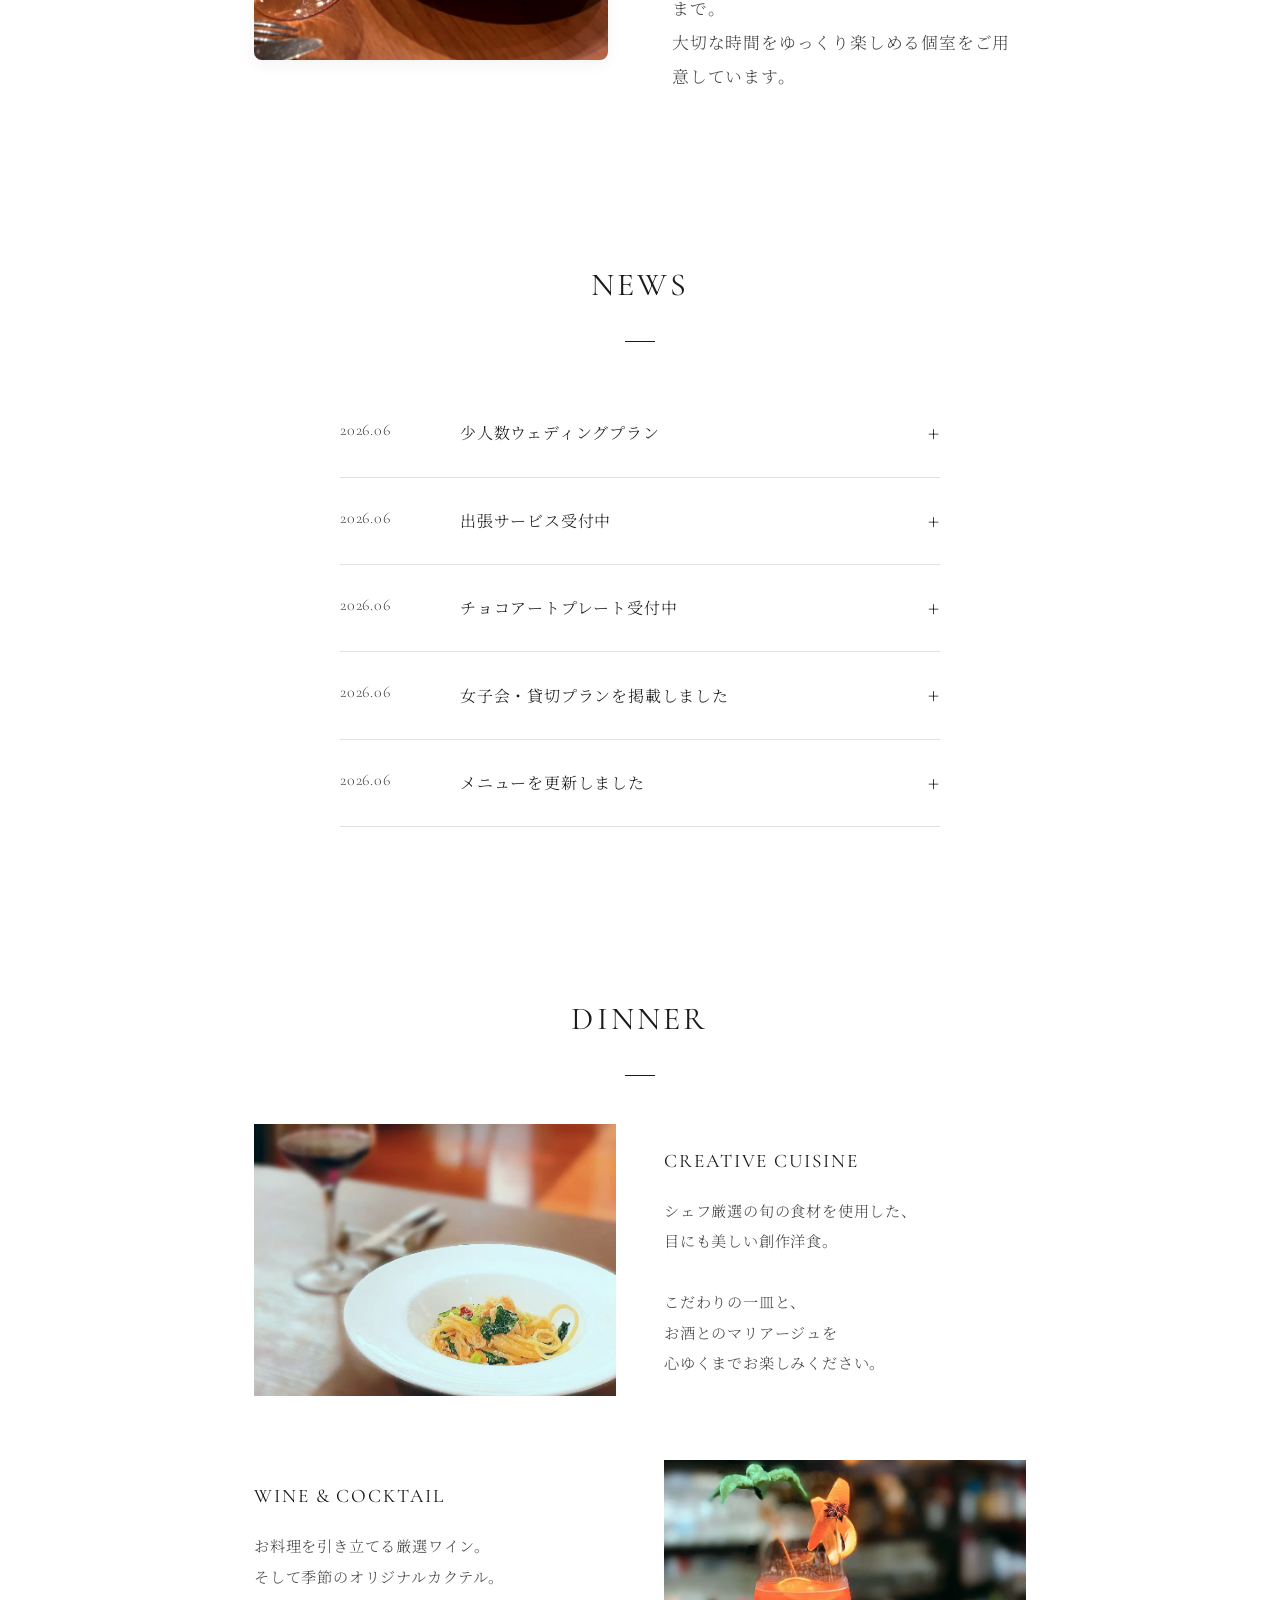
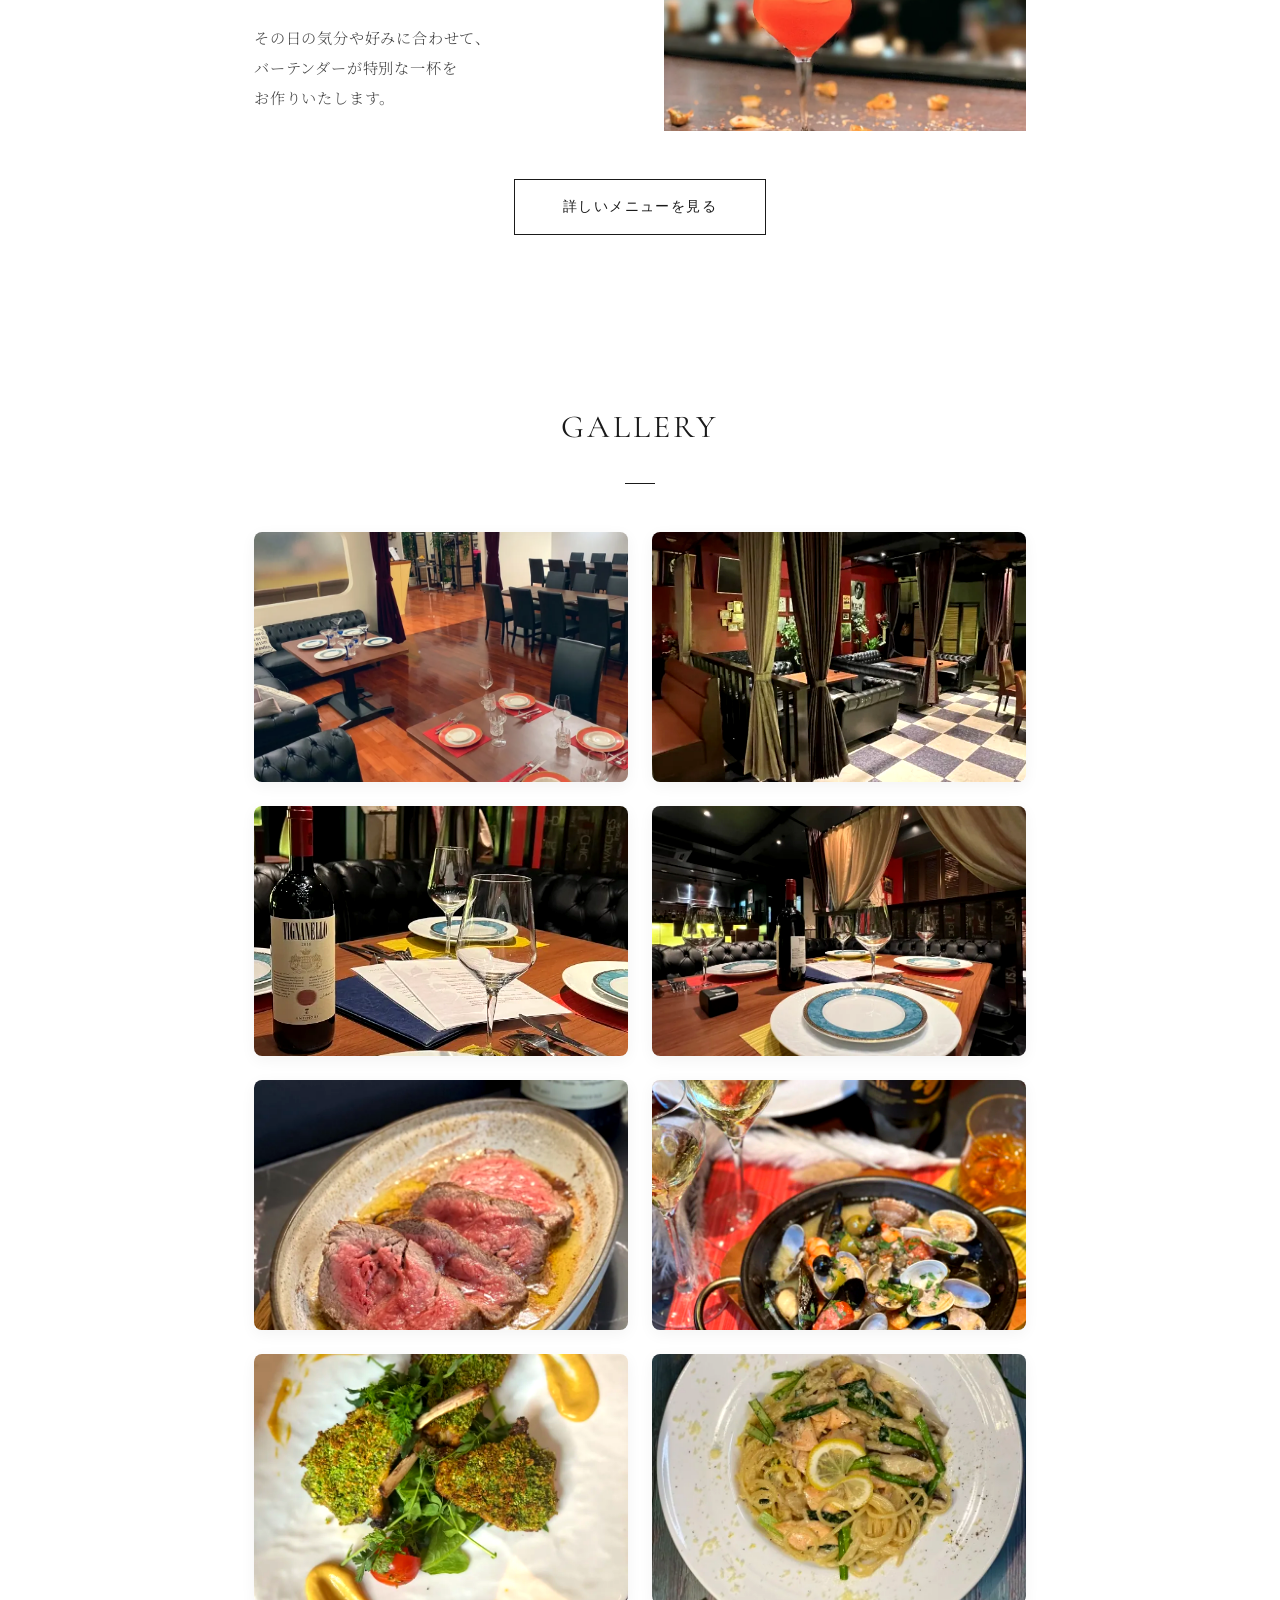
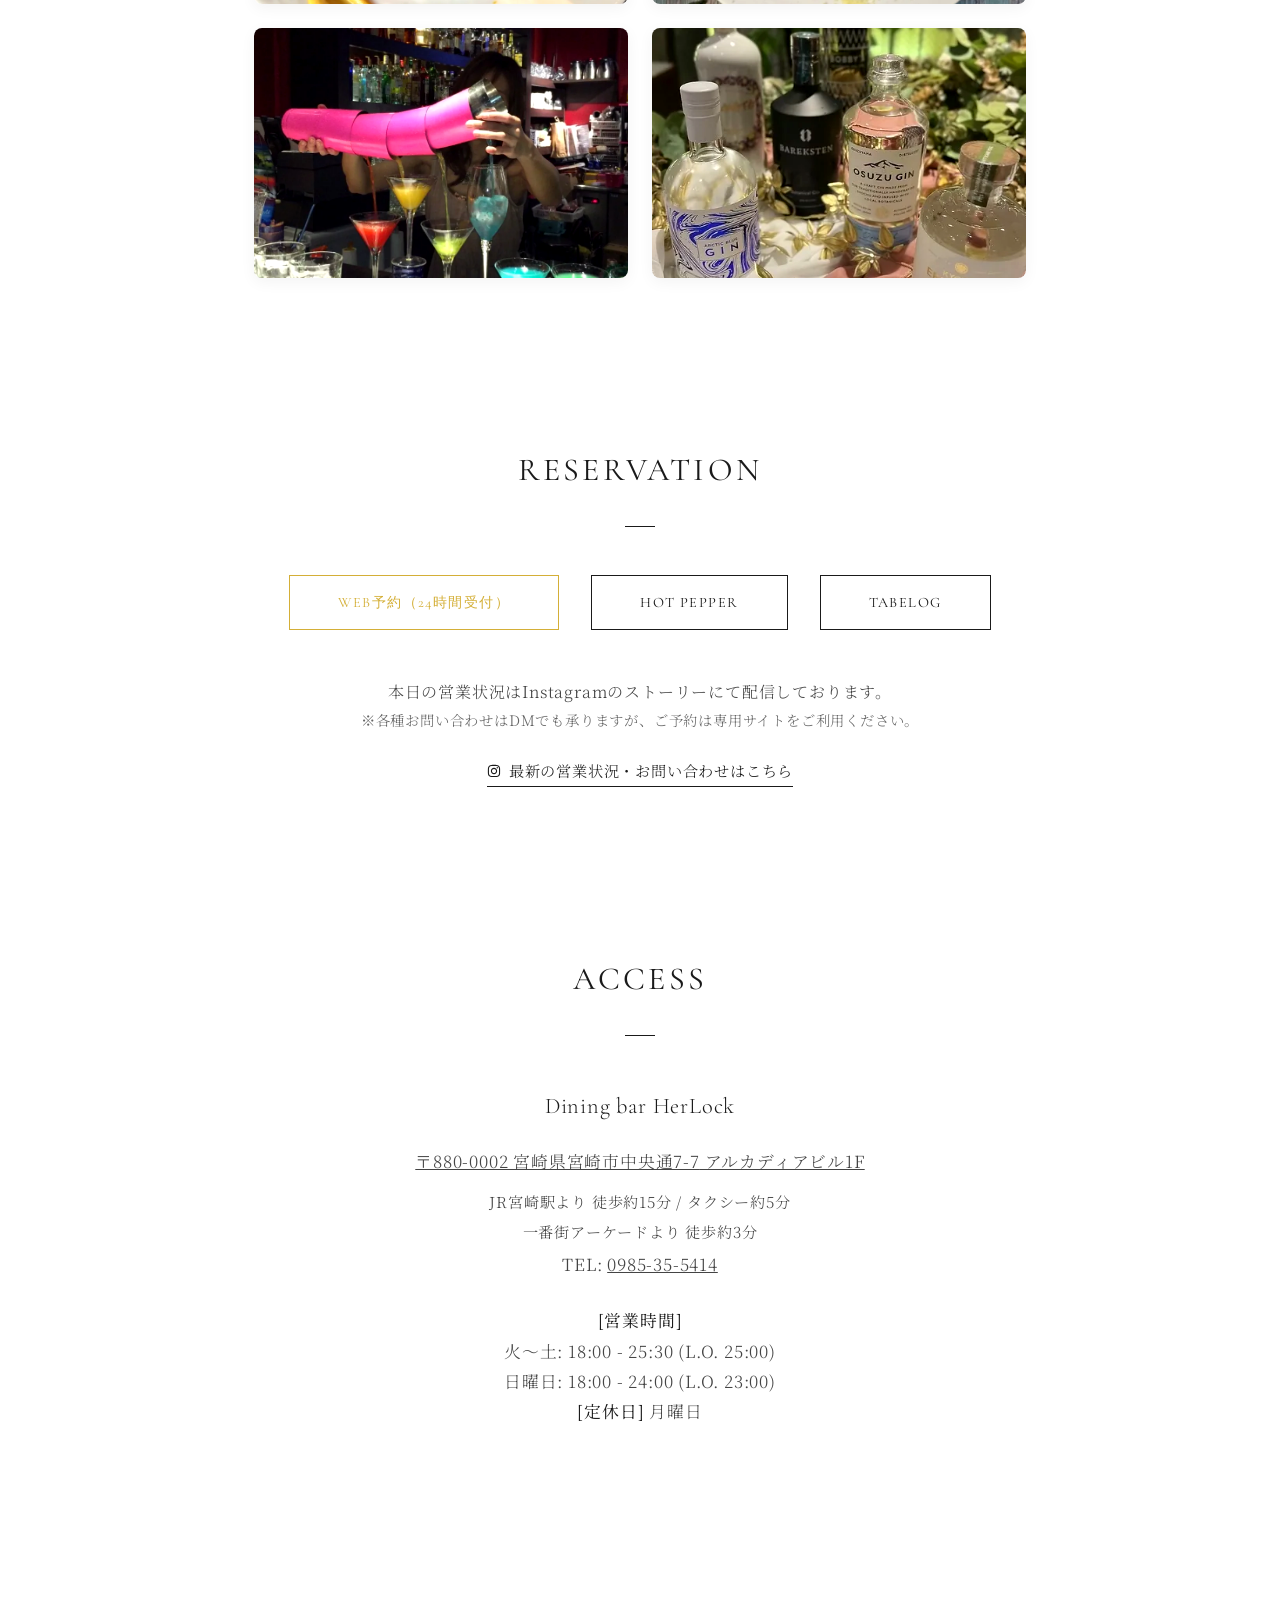
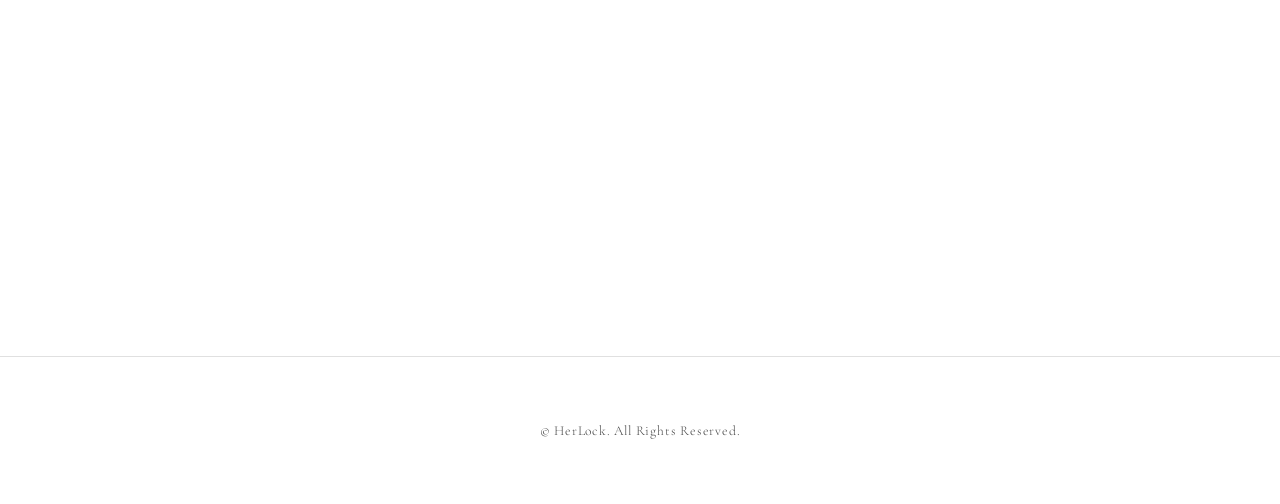
==== commit 653718de: "SEO improvements - Convert 43 images to WebP (11.5MB -> 3.7MB) and update references - Add sitemap.x" ====
--- a/index.html
+++ b/index.html
@@ -4,6 +4,7 @@
     <meta charset="UTF-8">
     <meta name="viewport" content="width=device-width, initial-scale=1.0">
     <title>Dining bar HerLock | 宮崎市の個室ダイニングバー</title>
+    <link rel="canonical" href="https://diningbar-herlock.com/">
     <meta name="description" content="宮崎市中央通の個室ダイニング。こだわりの創作洋食と厳選ワインをお楽しみいただけます。女子会や記念日に。">
     
     <!-- OGP (SNSシェア用の設定) -->
@@ -32,6 +33,10 @@
       "@id": "https://diningbar-herlock.com/",
       "url": "https://diningbar-herlock.com/",
       "telephone": "+81-985-35-5414",
+      "acceptsReservations": "https://diningbar-herlock.com/reserve.html",
+      "menu": "https://diningbar-herlock.com/menu.html",
+      "priceRange": "¥3,980～¥8,000",
+      "servesCuisine": "創作洋食",
       "address": {
         "@type": "PostalAddress",
         "streetAddress": "中央通7-7 アルカディアビル1F",
@@ -76,7 +81,7 @@
 <body>
     <header class="header" id="header">
         <div class="header-inner">
-            <h1 class="logo"><a href="index.html" style="display: block; width: 100%; height: 100%;"><img src="images/header_logo.png?v=20260615-2" alt="Dining Bar HerLock"></a></h1>
+            <h1 class="logo"><a href="index.html" style="display: block; width: 100%; height: 100%;"><img src="images/header_logo.webp?v=20260615-2" alt="Dining Bar HerLock"></a></h1>
             <!-- Hamburger Button -->
             <button class="hamburger" id="hamburger" aria-label="Menu">
                 <span></span>
@@ -100,7 +105,7 @@
         <!-- Hero -->
         <section class="hero fade-in">
             <div class="hero-image">
-                <img src="images/hero_herlock_logo.png?v=20260613-3" alt="Dining bar HerLock ロゴ" fetchpriority="high" width="1536" height="1024" style="object-fit: contain; object-position: center; background-color: #ffffff;">
+                <img src="images/hero_herlock_logo.webp?v=20260613-3" alt="Dining bar HerLock ロゴ" fetchpriority="high" width="1536" height="1024" style="object-fit: contain; object-position: center; background-color: #ffffff;">
             </div>
             <div class="hero-copy fade-in-up">
                 <p>
@@ -117,7 +122,7 @@
                 <h2 class="section-title">ABOUT</h2>
                 <div class="about-wrapper">
                     <div class="about-image">
-                        <img src="images/about.jpg" alt="Dining bar HerLock 店内・料理の雰囲気" style="filter: contrast(1.1) saturate(1.1) brightness(1.05); object-fit: cover; object-position: center;" loading="lazy" width="600" height="400">
+                        <img src="images/about.webp" alt="Dining bar HerLock 店内・料理の雰囲気" style="filter: contrast(1.1) saturate(1.1) brightness(1.05); object-fit: cover; object-position: center;" loading="lazy" width="600" height="400">
                     </div>
                     <div class="about-content">
                         <p>
@@ -218,7 +223,7 @@
                 <div class="menu-list">
                     <div class="menu-item">
                         <div class="menu-image">
-                            <img src="images/food5.jpg" alt="Creative Cuisine" style="object-position: bottom;">
+                            <img src="images/food5.webp" alt="Creative Cuisine" style="object-position: bottom;">
                         </div>
                         <div class="menu-text">
                             <h3>CREATIVE CUISINE</h3>
@@ -231,7 +236,7 @@
                     </div>
                     <div class="menu-item">
                         <div class="menu-image">
-                            <img src="images/food2.jpg" alt="Wine & Cocktail">
+                            <img src="images/food2.webp" alt="Wine & Cocktail">
                         </div>
                         <div class="menu-text">
                             <h3>WINE & COCKTAIL</h3>
@@ -254,16 +259,16 @@
             <div class="container fade-in-up">
                 <h2 class="section-title">GALLERY</h2>
                 <div class="gallery-grid">
-                    <img src="images/hero_bg.png" alt="Interior">
-                    <img src="images/gallery_semi_private.jpg" alt="Semi Private Room" style="filter: contrast(1.1) saturate(1.1); object-position: center;">
-                    <img src="images/gallery_new1.jpg" alt="Interior Details" style="filter: contrast(1.1) saturate(1.1); object-position: center;">
-                    <img src="images/gallery_new2.jpg" alt="Drinks" style="filter: contrast(1.1) saturate(1.1); object-position: center;">
-                    <img src="images/steak_new.jpg" alt="Beef Steak" style="filter: contrast(1.1) saturate(1.1); object-position: center;">
-                    <img src="images/gallery_seafood.jpg" alt="Seafood Paella & Yamazaki" style="filter: contrast(1.15) saturate(1.2) brightness(1.05); object-position: center;">
-                    <img src="images/gallery_lamb.jpg" alt="Lamb Chops" style="filter: contrast(1.15) saturate(1.2) brightness(1.05); object-position: center;">
-                    <img src="images/gallery_pasta.jpg" alt="Lemon Salmon Pasta" style="filter: contrast(1.1) saturate(1.1); object-position: center;">
-                    <img src="images/gallery_cocktail_pour.jpg" alt="Bartender Pouring Cocktails" style="filter: contrast(1.1) saturate(1.1); object-position: center;">
-                    <img src="images/gin_bottles.jpg" alt="Craft Gin Bottles" style="filter: contrast(1.1) saturate(1.1); object-position: center;">
+                    <img src="images/hero_bg.webp" alt="Interior">
+                    <img src="images/gallery_semi_private.webp" alt="Semi Private Room" style="filter: contrast(1.1) saturate(1.1); object-position: center;">
+                    <img src="images/gallery_new1.webp" alt="Interior Details" style="filter: contrast(1.1) saturate(1.1); object-position: center;">
+                    <img src="images/gallery_new2.webp" alt="Drinks" style="filter: contrast(1.1) saturate(1.1); object-position: center;">
+                    <img src="images/steak_new.webp" alt="Beef Steak" style="filter: contrast(1.1) saturate(1.1); object-position: center;">
+                    <img src="images/gallery_seafood.webp" alt="Seafood Paella & Yamazaki" style="filter: contrast(1.15) saturate(1.2) brightness(1.05); object-position: center;">
+                    <img src="images/gallery_lamb.webp" alt="Lamb Chops" style="filter: contrast(1.15) saturate(1.2) brightness(1.05); object-position: center;">
+                    <img src="images/gallery_pasta.webp" alt="Lemon Salmon Pasta" style="filter: contrast(1.1) saturate(1.1); object-position: center;">
+                    <img src="images/gallery_cocktail_pour.webp" alt="Bartender Pouring Cocktails" style="filter: contrast(1.1) saturate(1.1); object-position: center;">
+                    <img src="images/gin_bottles.webp" alt="Craft Gin Bottles" style="filter: contrast(1.1) saturate(1.1); object-position: center;">
                 </div>
             </div>
         </section>
@@ -330,9 +335,9 @@
             <span class="rb-sub">ネット予約</span>
             <span class="rb-main">Hot Pepper</span>
         </a>
-        <a class="rb-btn rb-tb" href="https://tabelog.com/miyazaki/A4501/A450101/45006787/" target="_blank" rel="noopener">
-            <span class="rb-sub">ネット予約</span>
-            <span class="rb-main">食べログ</span>
+        <a class="rb-btn rb-web" href="reserve.html">
+            <span class="rb-sub">24時間受付</span>
+            <span class="rb-main">WEB予約</span>
         </a>
         <a class="rb-btn rb-tel" href="tel:0985355414">
             <span class="rb-sub">TEL</span>
--- a/style.css
+++ b/style.css
@@ -1435,6 +1435,7 @@
 
 .rb-hp  { background: #C0392B; color: #ffffff; border: 1px solid #C0392B; }
 .rb-tb  { background: #C29B27; color: #ffffff; border: 1px solid #C29B27; }
+.rb-web { background: #C29B27; color: #ffffff; border: 1px solid #C29B27; }
 .rb-tel { background: rgba(255,255,255,0.1); color: #ffffff; border: 1px solid rgba(255,255,255,0.2); }
 .rb-map { background: rgba(255,255,255,0.1); color: #ffffff; border: 1px solid rgba(255,255,255,0.2); }
 
